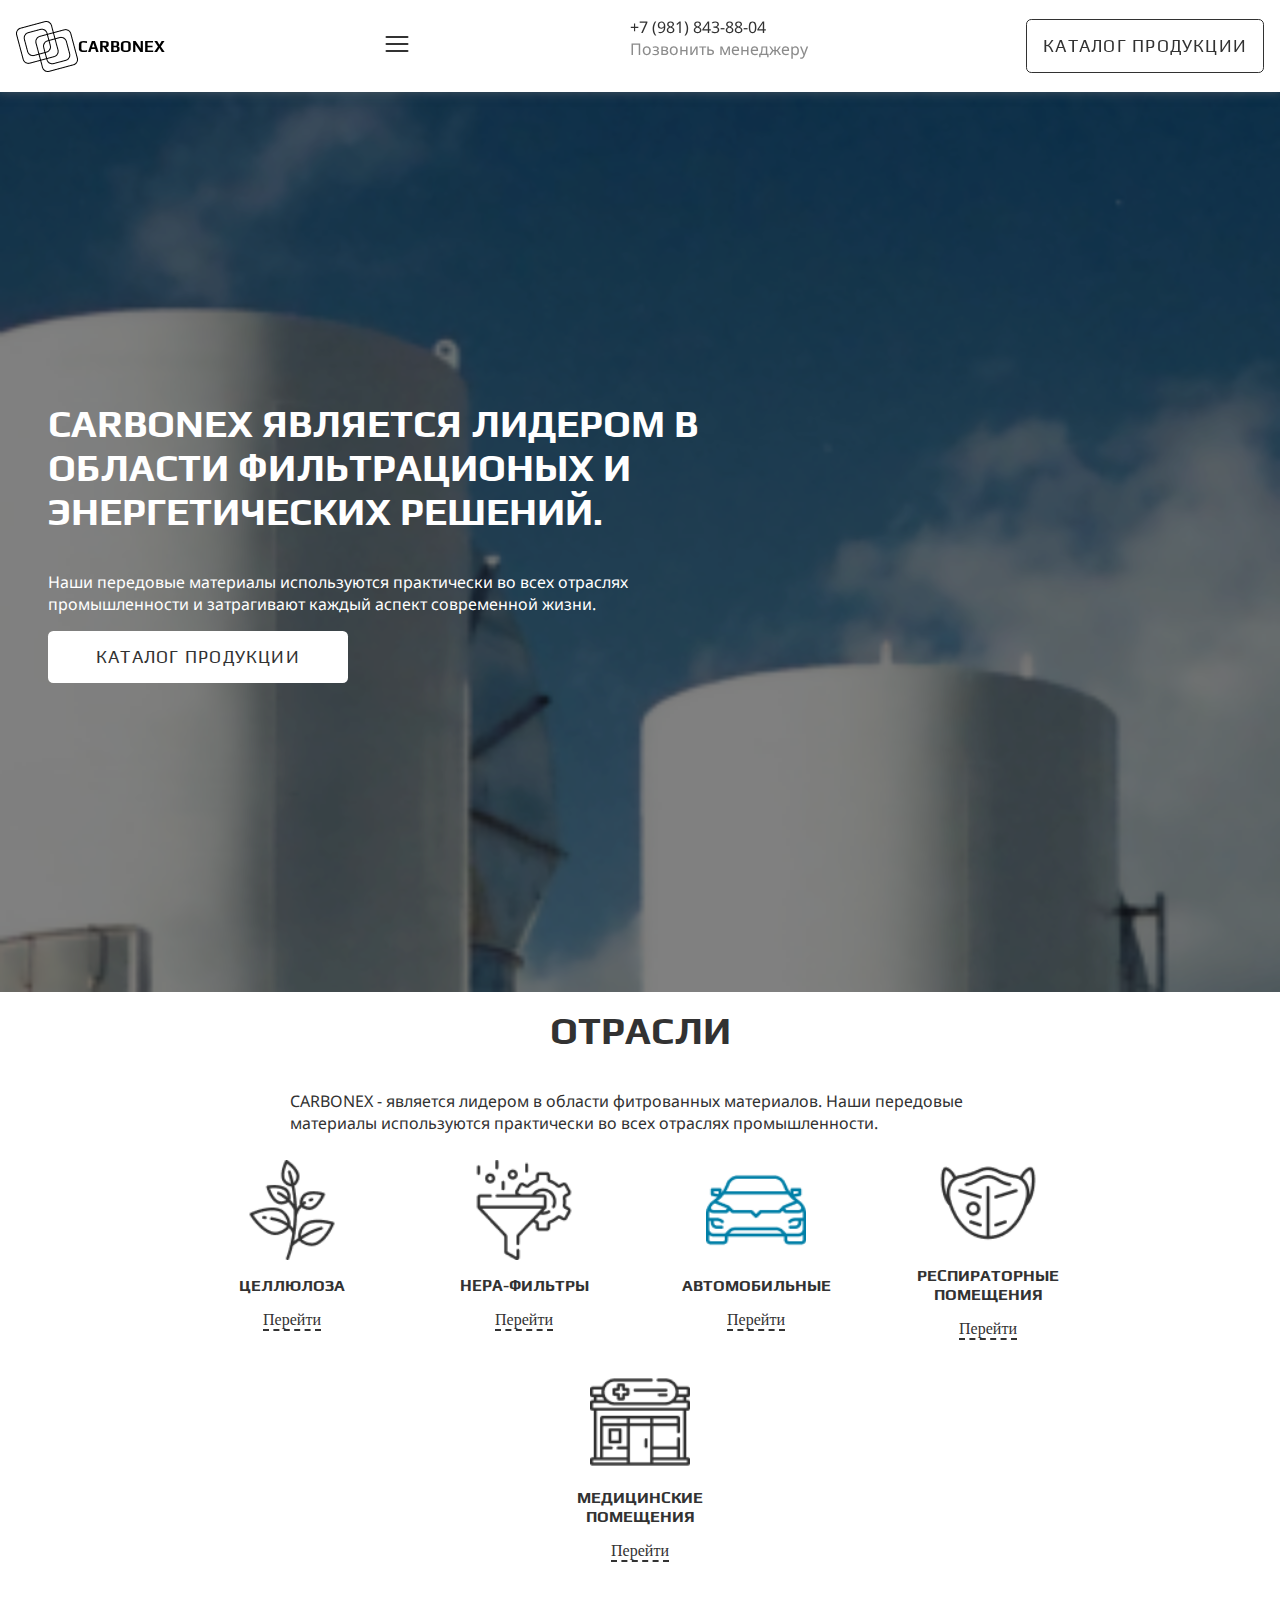
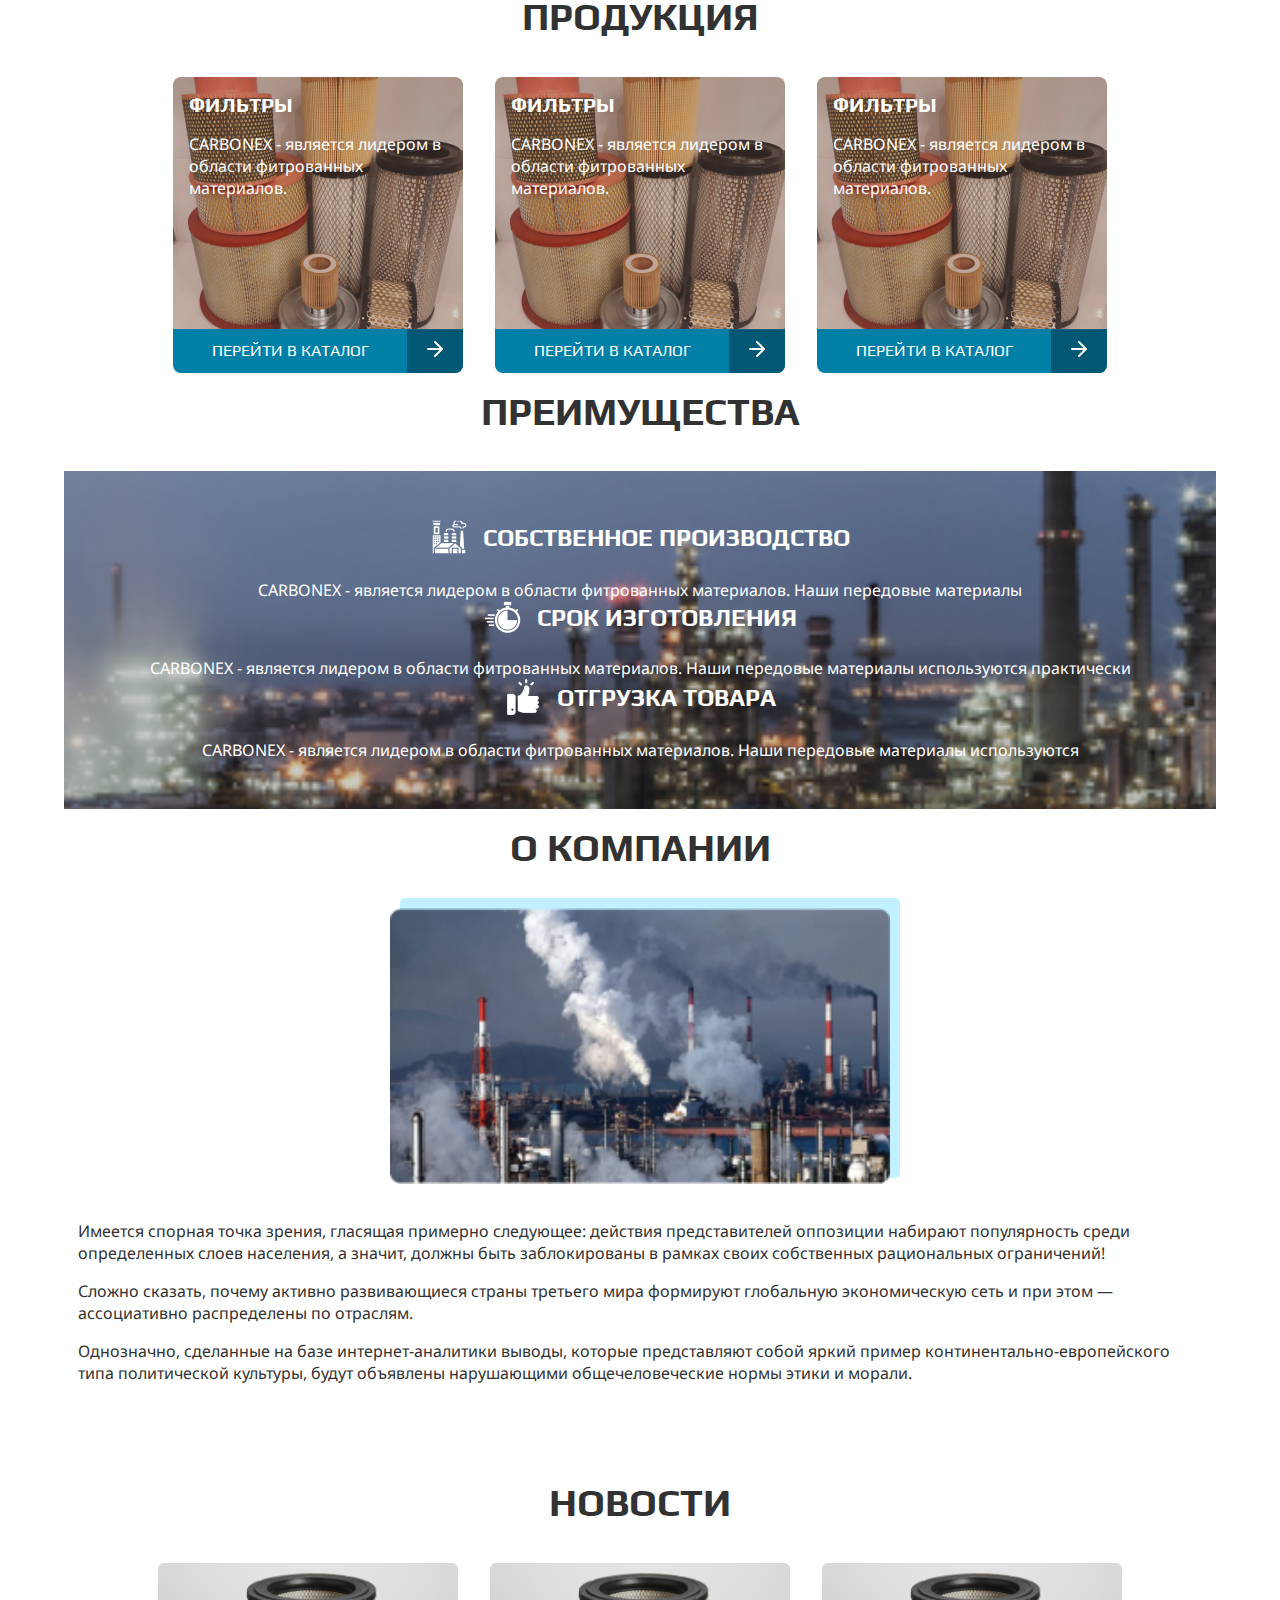
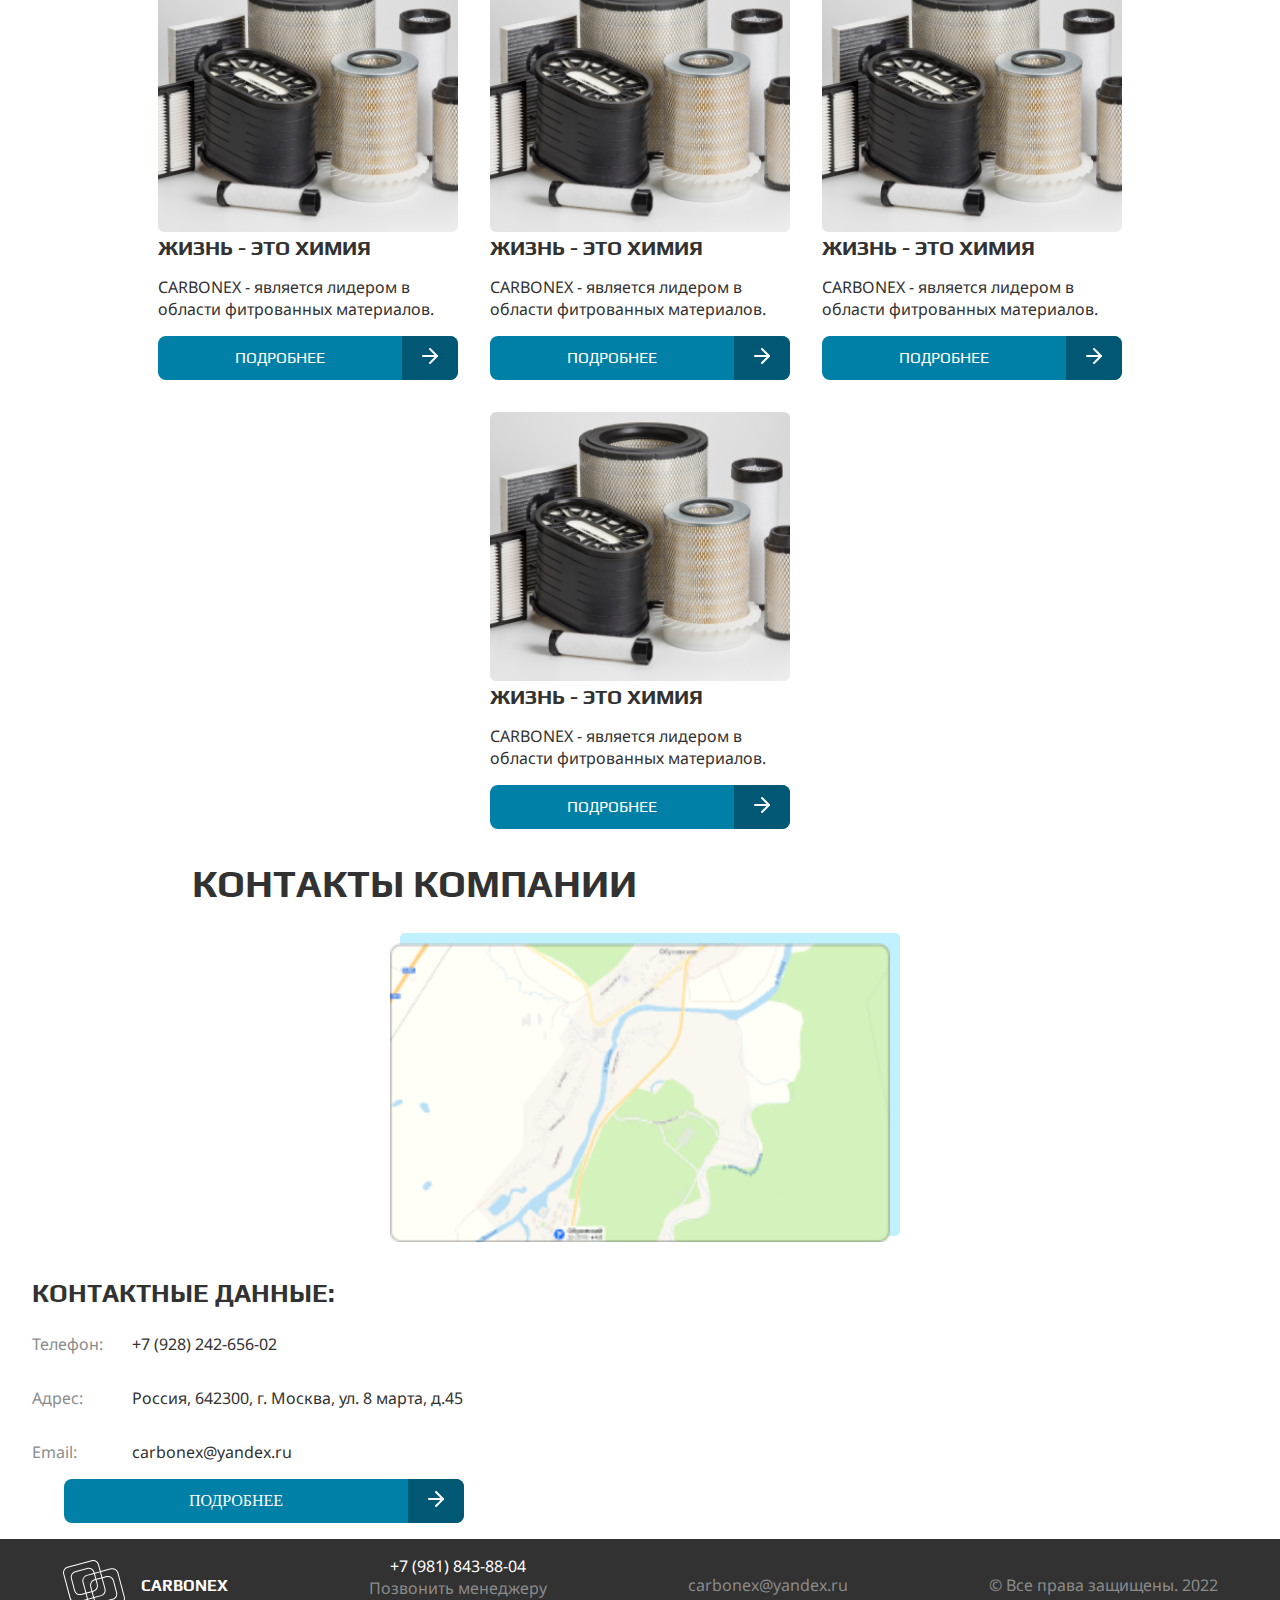
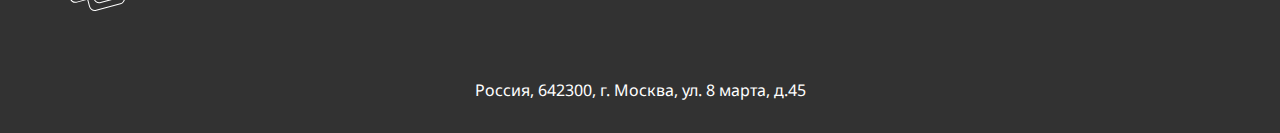
==== pages/index.html @ 06d78d98 "Add files via upload" ====
<!doctype html><html lang="en"><head><meta charset="UTF-8"><meta http-equiv="X-UA-Compatible" content="IE=edge"><meta name="viewport" content="width=device-width,initial-scale=1"><title>carbonex</title><script defer="defer" src="../scripts/runtime.743f1b0fbcf924153faa.js"></script><script defer="defer" src="../scripts/index.76515ebac9f952117850.js"></script><script defer="defer" src="../scripts/footer.417ac31584b0e23fd582.js"></script><script defer="defer" src="../scripts/header.2b86e979742d3f9196d7.js"></script><link href="../index.css" rel="stylesheet"></head><body><header class="header"><div class="logo"><img src="../../img/logo.png" alt="" data-header-logo-image><div class="text">carbonex</div></div><nav class="nav" data-nav><div class="nav-list"><div class="nav-link"><a href="index.html" data-main>Главная</a></div><div class="nav-link"><a href="brunches.html">Отрасли</a></div><div class="nav-link"><a href="products.html">Продукция</a></div><div class="nav-link"><a href="about.html" data-about>О компании</a></div><div class="nav-link"><a href="news.html">Новости</a></div><div class="nav-link"><a href="contact.html">Контакты</a></div></div></nav><div class="hamburger" data-header-hamburger><img src="../../img/hamburger.svg" alt="" data-header-hamburger-image></div><div class="phone-call tablet"><a href="#" class="number">+7 (981) 843-88-04</a><div class="desc">Позвонить менеджеру</div></div><a href="#" class="btn btn--border tablet">Каталог продукции</a></header><main><section class="section section-full-screen"><div class="title">CARBONEX является лидером в области фильтрационых и энергетических решений.</div><div class="subtitle">Наши передовые материалы используются практически во всех отраслях промышленности и затрагивают каждый аспект современной жизни.</div><a href="#" class="btn">Каталог продукции</a></section><section class="section"><div class="section__title">Отрасли</div><div class="section__subtitle">CARBONEX - является лидером в области фитрованных материалов. Наши передовые материалы используются практически во всех отраслях промышленности.</div><div class="branch-container"><div class="branch-item"><img src="../images/plant.a971ac538cebbb386b8a.png" alt=""><div class="name">Целлюлоза</div><a href="#" class="follow-link">Перейти</a></div><div class="branch-item"><img src="../images/filter.a10a43bbc9adcb3da2e5.png" alt=""><div class="name">HEPA-фильтры</div><a href="#" class="follow-link">Перейти</a></div><div class="branch-item"><img src="../images/el-car.3401a8a06e01c7463e97.png" alt=""><div class="name">Автомобильные</div><a href="#" class="follow-link">Перейти</a></div><div class="branch-item"><img src="../images/mask.0a9b449db6ae016c2112.png" alt=""><div class="name">Респираторные помещения</div><a href="#" class="follow-link">Перейти</a></div><div class="branch-item"><img src="../images/pharmacy 1.6d9914bf20b83e11d7e6.png" alt=""><div class="name">медицинские помещения</div><a href="#" class="follow-link">Перейти</a></div></div></section><section class="section section-products"><div class="section__title">Продукция</div><div class="product-container"><div class="product-card"><img src="../images/filter_bg.d72075226130780dd09b.png" alt=""><div class="content"><div class="card-title">Фильтры</div><div class="card-text">CARBONEX - является лидером в области фитрованных материалов.</div><div class="card-btn"><div class="btn-text">Перейти в каталог</div><span><img src="../images/arrow-right.b23842cdcf5fcfe4e323.svg" alt=""></span></div></div></div><div class="product-card"><img src="../images/filter_bg.d72075226130780dd09b.png" alt=""><div class="content"><div class="card-title">Фильтры</div><div class="card-text">CARBONEX - является лидером в области фитрованных материалов.</div><div class="card-btn"><div class="btn-text">Перейти в каталог</div><span><img src="../images/arrow-right.b23842cdcf5fcfe4e323.svg" alt=""></span></div></div></div><div class="product-card"><img src="../images/filter_bg.d72075226130780dd09b.png" alt=""><div class="content"><div class="card-title">Фильтры</div><div class="card-text">CARBONEX - является лидером в области фитрованных материалов.</div><div class="card-btn"><div class="btn-text">Перейти в каталог</div><span><img src="../images/arrow-right.b23842cdcf5fcfe4e323.svg" alt=""></span></div></div></div></div></section><section class="section section-benefits"><div class="section__title">Преимущества</div><div class="benefit-list"><div class="benefit-item"><div class="title"><img src="../images/industry.a0d3e27153e850992e99.png" alt=""><div class="title__text">Собственное производство</div></div><div class="desc">CARBONEX - является лидером в области фитрованных материалов. Наши передовые материалы</div></div><div class="benefit-item"><div class="title"><img src="../images/time.601112a878f9b2396d75.png" alt=""><div class="title__text">Срок изготовления</div></div><div class="desc">CARBONEX - является лидером в области фитрованных материалов. Наши передовые материалы используются практически</div></div><div class="benefit-item"><div class="title"><img src="../images/like.7253e0ef412cfd9e20eb.png" alt=""><div class="title__text">Отгрузка товара</div></div><div class="desc">CARBONEX - является лидером в области фитрованных материалов. Наши передовые материалы используются</div></div></div></section><section class="section section-about"><div class="section__title">О компании</div><div class="section__image"><img src="../images/about.c9e349ac87c25ea60360.png" alt=""><div class="bg"></div></div><div class="section__text"><p>Имеется спорная точка зрения, гласящая примерно следующее: действия представителей оппозиции набирают популярность среди определенных слоев населения, а значит, должны быть заблокированы в рамках своих собственных рациональных ограничений!</p><p>Сложно сказать, почему активно развивающиеся страны третьего мира формируют глобальную экономическую сеть и при этом — ассоциативно распределены по отраслям.</p><p>Однозначно, сделанные на базе интернет-аналитики выводы, которые представляют собой яркий пример континентально-европейского типа политической культуры, будут объявлены нарушающими общечеловеческие нормы этики и морали.</p></div></section><section class="section section-news"><div class="section__title">нОВОСТИ</div><div class="news-container"><div class="news-card"><img src="../images/news_bg.6d3508cd08fb216d4b5f.png" alt=""><div class="content"><div class="card-title">Жизнь - это химия</div><div class="card-text">CARBONEX - является лидером в области фитрованных материалов.</div><div class="card-btn"><div class="btn-text">Подробнее</div><span><img src="../images/arrow-right.b23842cdcf5fcfe4e323.svg" alt=""></span></div></div></div><div class="news-card"><img src="../images/news_bg.6d3508cd08fb216d4b5f.png" alt=""><div class="content"><div class="card-title">Жизнь - это химия</div><div class="card-text">CARBONEX - является лидером в области фитрованных материалов.</div><div class="card-btn"><div class="btn-text">Подробнее</div><span><img src="../images/arrow-right.b23842cdcf5fcfe4e323.svg" alt=""></span></div></div></div><div class="news-card tablet"><img src="../images/news_bg.6d3508cd08fb216d4b5f.png" alt=""><div class="content"><div class="card-title">Жизнь - это химия</div><div class="card-text">CARBONEX - является лидером в области фитрованных материалов.</div><div class="card-btn"><div class="btn-text">Подробнее</div><span><img src="../images/arrow-right.b23842cdcf5fcfe4e323.svg" alt=""></span></div></div></div><div class="news-card tablet"><img src="../images/news_bg.6d3508cd08fb216d4b5f.png" alt=""><div class="content"><div class="card-title">Жизнь - это химия</div><div class="card-text">CARBONEX - является лидером в области фитрованных материалов.</div><div class="card-btn"><div class="btn-text">Подробнее</div><span><img src="../images/arrow-right.b23842cdcf5fcfe4e323.svg" alt=""></span></div></div></div></div></section><section class="section section-contact"><div class="section__title">Контакты компании</div><div class="section__image"><img src="../images/map.78c06bb66453656d8f9c.png" alt=""><div class="bg"></div></div><div class="contact-list-title">Контактные данные:</div><div class="contact-list"><div class="contact-item"><div class="property">Телефон:</div><div class="value">+7 (928) 242-656-02</div></div><div class="contact-item"><div class="property">Адрес:</div><div class="value">Россия, 642300, г. Москва, ул. 8 марта, д.45</div></div><div class="contact-item"><div class="property">Email:</div><div class="value">carbonex@yandex.ru</div></div></div><div class="link-btn"><div class="btn-text">Подробнее</div><span><img src="../images/arrow-right.b23842cdcf5fcfe4e323.svg" alt=""></span></div></section></main><footer class="footer"><div class="logo"><img src="../../img/footer-logo.svg" alt="" data-footer-logo-image><div class="text">carbonex</div></div><div class="phone-call"><a href="#" class="number">+7 (981) 843-88-04</a><div class="desc">Позвонить менеджеру</div></div><div class="email">carbonex@yandex.ru</div><div class="copyright">© Все права защищены. 2022</div><div class="address">Россия, 642300, г. Москва, ул. 8 марта, д.45</div></footer></body></html>
---- index.css ----
@import url(https://fonts.googleapis.com/css2?family=Noto+Sans:ital,wght@0,200;0,300;0,400;0,500;0,600;0,700;0,800;1,200;1,300;1,400;1,500;1,600;1,700;1,800&family=Play:wght@400;700&display=swap);
*{margin:0;padding:0;box-sizing:border-box}.btn{background-color:#fff;border-radius:.3em;cursor:pointer;padding:.9em;font-size:1.1rem;text-align:center;text-decoration:none;color:#323232;text-transform:uppercase;font-family:"Play",sans-serif;letter-spacing:.07em;max-width:300px}.btn.btn--border{border:1px solid #323232}.header{display:flex;flex-direction:row;justify-content:space-between;align-items:center;align-items:center;padding:1rem;position:sticky;background-color:#fff;z-index:1;top:0;box-shadow:0 0 10px 0 rgba(115,115,115,.557)}.header .tablet{display:none}.header .phone-call .desc{font-family:"Noto Sans",sans-serif;margin-bottom:1em;max-width:700px;color:#8b8b8b}.header .phone-call a{color:#323232;text-decoration:none;font-family:"Noto Sans",sans-serif}@media(min-width: 768px){.header .tablet{display:block}}.header .logo{display:flex;flex-direction:row;justify-content:space-between;align-items:center}.header .logo .text{font-family:"Play",sans-serif;text-transform:uppercase;font-weight:700}.header .nav{display:none;position:absolute;top:100%;left:0;width:100vw}.header .nav-list{display:flex;flex-direction:column;align-items:center;gap:3rem;padding:1rem;background-color:#323232}.header .nav-list a{color:#fff;text-decoration:none;font-family:"Noto Sans",sans-serif;margin-bottom:1em;max-width:700px}.header .nav.show{display:block}.footer{background-color:#323232;display:flex;flex-direction:column;align-items:center;text-align:center;gap:1rem;padding:1rem}.footer>*{font-family:"Noto Sans",sans-serif;margin-bottom:1em;max-width:700px;color:#8b8b8b}@media(min-width: 768px){.footer{flex-direction:row;flex-wrap:wrap;justify-content:space-around;gap:3rem}}.footer .phone-call .desc{font-family:"Noto Sans",sans-serif;margin-bottom:1em;max-width:700px;color:#8b8b8b}.footer .phone-call a{color:#fff;text-decoration:none}.footer .address{color:#fff}.footer .logo{display:flex;flex-direction:row;justify-content:space-between;align-items:center;justify-content:center;gap:1rem}.footer .logo .text{font-family:"Play",sans-serif;text-transform:uppercase;font-weight:700}.footer .logo .text{color:#fff}.section{padding:1rem;color:#323232}.section>*{width:90%;margin:0 auto}.section .section__title{font-size:calc(2rem + .5vw);font-weight:600;font-family:"Play",sans-serif;text-transform:uppercase;margin-bottom:1em;max-width:700px;text-align:center}.section .section__subtitle{font-family:"Noto Sans",sans-serif;margin-bottom:1em;max-width:700px}.section .section__image{margin-bottom:2rem;margin-top:2rem;position:relative;max-width:500px}.section .section__image .bg{background-color:#c1f0ff;width:100%;height:100%;position:absolute;inset:0;top:-10px;left:10px;z-index:-1;border-radius:.3em}.section .section__image img{width:100%;height:100%;border-radius:.3em}.section .section__text{font-family:"Noto Sans",sans-serif;text-align:center;margin-bottom:4rem}.section .section__text p{margin-bottom:1rem}@media(min-width: 768px){.section .section__text{text-align:left}}.section-full-screen{display:flex;flex-direction:column;justify-content:center;align-items:flex-start;min-height:100vh;color:#fff;position:relative;isolation:isolate}.section-full-screen ::after{content:"";position:absolute;inset:0;background-image:url(images/header_bg.7e045c01c6c83c790b51.png);background-size:cover;z-index:-1;filter:brightness(50%)}.section-full-screen .title{font-size:calc(2rem + .5vw);font-weight:600;font-family:"Play",sans-serif;text-transform:uppercase;margin-bottom:1em;max-width:700px}.section-full-screen .subtitle{font-family:"Noto Sans",sans-serif;margin-bottom:1em;max-width:700px}@media(min-width: 768px){.section-full-screen>*{margin-left:2rem}}.branch-container{display:flex;flex-direction:column;justify-content:center;align-items:center;text-align:center;gap:2rem}@media(min-width: 768px){.branch-container{flex-direction:row;flex-wrap:wrap}}.branch-container .branch-item{display:flex;flex-direction:column;justify-content:center;align-items:center;gap:1rem;width:50%;max-width:200px}.branch-container .branch-item .name{font-size:1rem;text-transform:uppercase;font-weight:600;font-family:"Play",sans-serif}.branch-container .branch-item .follow-link{text-decoration:none;color:#323232;border-bottom:2px dashed #323232}.branch-container .branch-item img{width:100px;height:100px}.product-container{display:flex;flex-direction:column;align-items:center;justify-content:center;gap:2rem}@media(min-width: 768px){.product-container{flex-direction:row;flex-wrap:wrap}}.product-container .product-card{position:relative;overflow:hidden;border-radius:.5em;max-width:300px}.product-container .product-card img{width:100%;height:100%}.product-container .product-card .content{display:flex;flex-direction:column;height:100%;position:absolute;top:0;left:0;padding:1rem;color:#fff;font-family:"Play",sans-serif}.product-container .product-card .content .card-title{font-size:1.3rem;font-weight:700;text-transform:uppercase;margin-bottom:1rem}.product-container .product-card .content .card-text{font-family:"Noto Sans",sans-serif}.product-container .product-card .content .card-btn{display:flex;flex-direction:row;justify-content:space-between;align-items:center;position:absolute;bottom:0;left:0;right:0;background-color:#007fa7}.product-container .product-card .content .card-btn span{background-color:#005874;padding:.5rem 1rem}.product-container .product-card .content .card-btn .btn-text{margin-left:auto;margin-right:auto;text-transform:uppercase;color:#fff}.section-benefits{padding:0}.benefit-list{position:relative;isolation:isolate;color:#fff;padding:3rem 2rem;text-align:center}.benefit-list ::after{content:"";position:absolute;inset:0;background-image:url(images/benefit_bg.de28521b7c0b02833024.png);background-size:cover;z-index:-1}@media(min-width: 768px){.benefit-list ::after{background-position-y:50%}}.benefit-list .title{display:flex;flex-direction:row;justify-content:space-between;align-items:center;gap:1rem;justify-content:center;align-items:center;max-width:40%;margin:0 auto;font-size:calc(2rem + .5vw);font-weight:600;font-family:"Play",sans-serif;text-transform:uppercase;margin-bottom:1em;max-width:700px;font-size:1rem}@media(min-width: 768px){.benefit-list .title{font-size:1.5rem}}.benefit-list .desc{font-family:"Noto Sans",sans-serif}.section-about{text-align:center}.news-container{display:flex;flex-direction:column;justify-content:center;align-items:center;gap:2rem}.news-container .tablet{display:none}@media(min-width: 768px){.news-container{flex-direction:row;flex-wrap:wrap}.news-container .tablet{display:block}}.news-container .news-card{border-radius:.5em;max-width:300px}.news-container .news-card img{width:100%;height:100%}.news-container .news-card .content{display:flex;flex-direction:column;font-family:"Play",sans-serif}.news-container .news-card .content .card-title{font-size:1.3rem;font-weight:700;text-transform:uppercase;margin-bottom:1rem}.news-container .news-card .content .card-text{font-family:"Noto Sans",sans-serif;margin-bottom:1em}.news-container .news-card .content .card-btn{display:flex;flex-direction:row;justify-content:space-between;align-items:center;border-radius:.5em;overflow:hidden;background-color:#007fa7}.news-container .news-card .content .card-btn span{background-color:#005874;padding:.5rem 1rem}.news-container .news-card .content .card-btn .btn-text{margin-left:auto;margin-right:auto;text-transform:uppercase;color:#fff}.section-contact .contact-list-title{font-size:calc(2rem + .5vw);font-weight:600;font-family:"Play",sans-serif;text-transform:uppercase;margin-bottom:1em;max-width:700px;font-size:calc(1.2rem + .5vw);margin-bottom:0;text-align:center;text-align:left;margin-bottom:1em;margin-left:1rem}.section-contact .contact-list{display:flex;flex-direction:column;margin-left:1rem;gap:1rem}.section-contact .contact-list .contact-item{display:grid;grid-template-columns:100px 1fr}.section-contact .contact-list .contact-item .property{font-family:"Noto Sans",sans-serif;margin-bottom:1em;max-width:700px;color:#8b8b8b}.section-contact .contact-list .contact-item .value{font-family:"Noto Sans",sans-serif}.section-contact .contact-list .contact-item .value__title{color:#007fa7}.section-contact .contact-list .contact-item .value__list{display:flex;flex-direction:column;list-style:none}@media(min-width: 768px){.section-contact>*{margin-left:3rem}}.section-contact .section__image{margin-bottom:2rem;margin-top:2rem;position:relative;max-width:500px;margin-left:auto;margin-right:auto}.section-contact .section__image .bg{background-color:#c1f0ff;width:100%;height:100%;position:absolute;inset:0;top:-10px;left:10px;z-index:-1;border-radius:.3em}.section-contact .section__image img{width:100%;height:100%;border-radius:.3em}.section-contact .link-btn{display:flex;flex-direction:row;justify-content:space-between;align-items:center;border-radius:.5em;overflow:hidden;background-color:#007fa7;max-width:400px}.section-contact .link-btn span{background-color:#005874;padding:.5rem 1rem}.section-contact .link-btn .btn-text{margin-left:auto;margin-right:auto;text-transform:uppercase;color:#fff}

/*# sourceMappingURL=[data-uri]*/
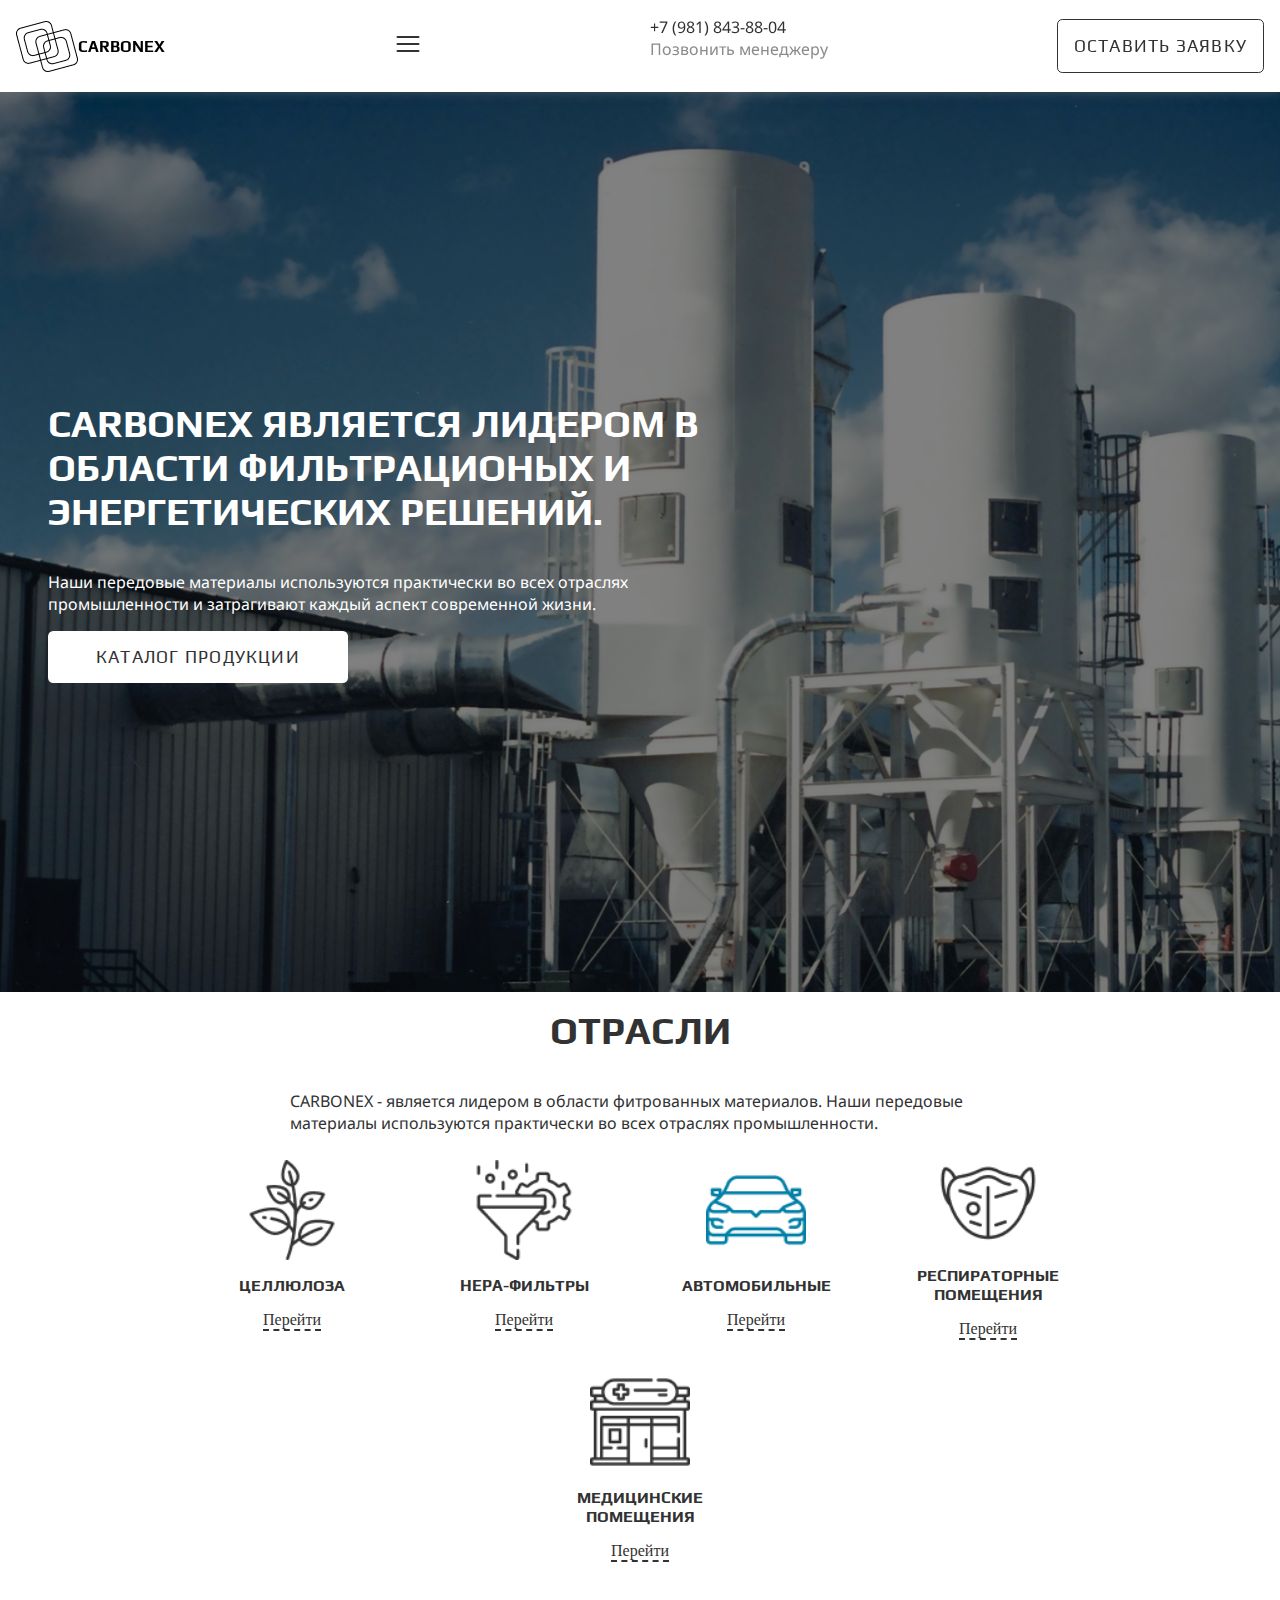
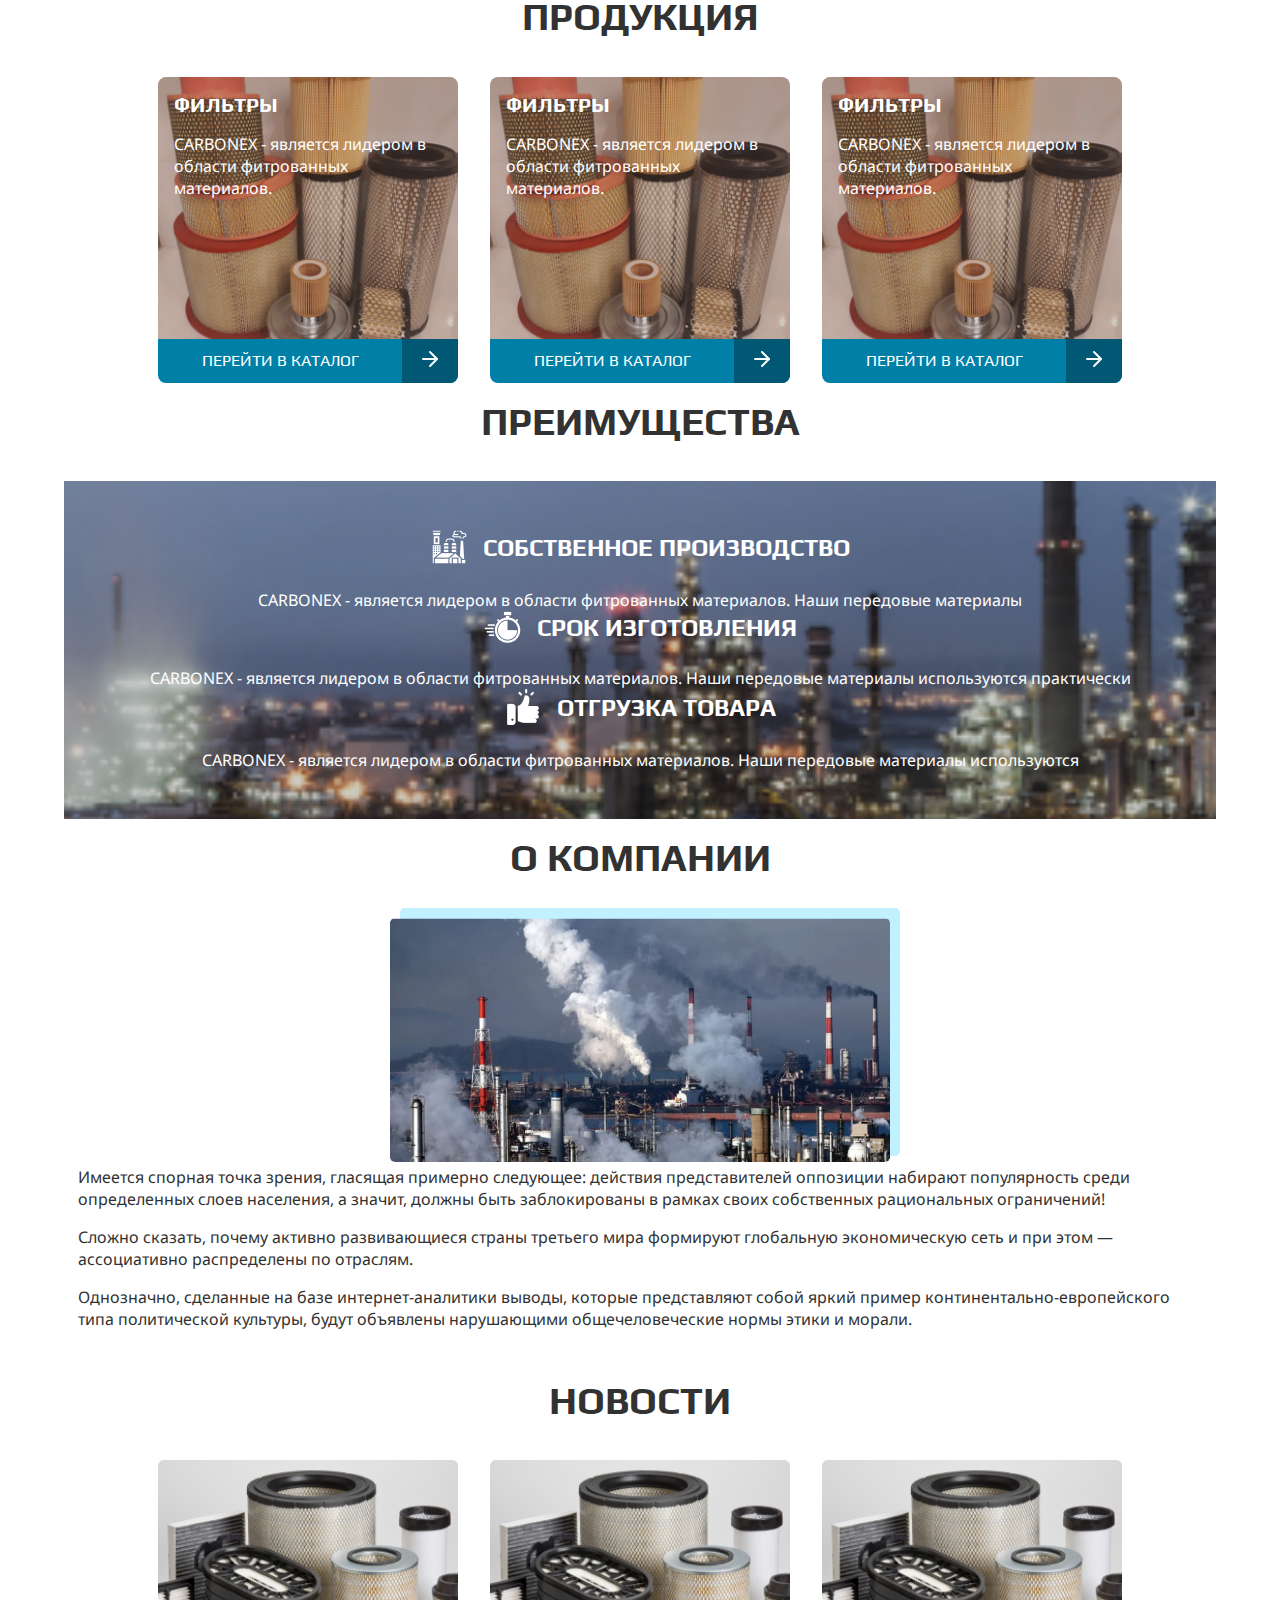
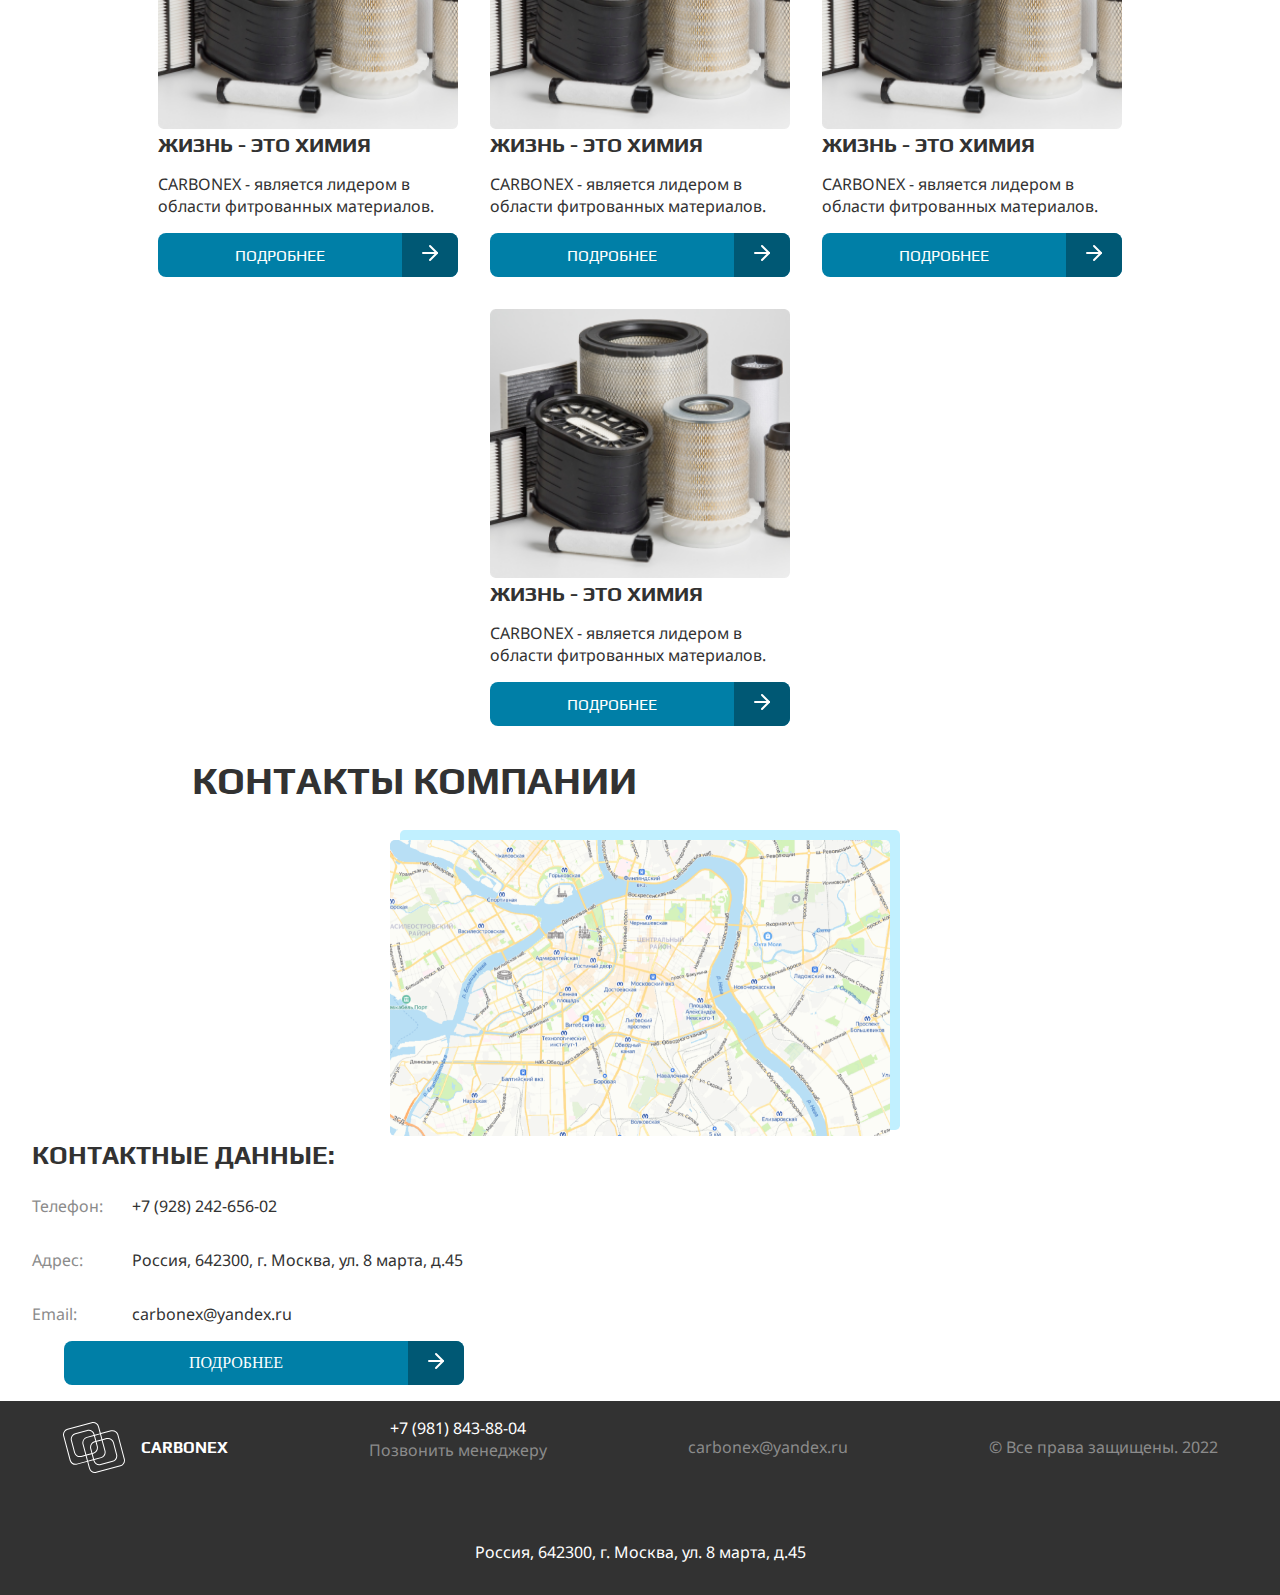
==== commit a437c5cb: "Add files via upload" ====
--- a/pages/index.html
+++ b/pages/index.html
@@ -1 +1 @@
-<!doctype html><html lang="en"><head><meta charset="UTF-8"><meta http-equiv="X-UA-Compatible" content="IE=edge"><meta name="viewport" content="width=device-width,initial-scale=1"><title>carbonex</title><script defer="defer" src="../scripts/runtime.743f1b0fbcf924153faa.js"></script><script defer="defer" src="../scripts/index.76515ebac9f952117850.js"></script><script defer="defer" src="../scripts/footer.417ac31584b0e23fd582.js"></script><script defer="defer" src="../scripts/header.2b86e979742d3f9196d7.js"></script><link href="../index.css" rel="stylesheet"></head><body><header class="header"><div class="logo"><img src="../../img/logo.png" alt="" data-header-logo-image><div class="text">carbonex</div></div><nav class="nav" data-nav><div class="nav-list"><div class="nav-link"><a href="index.html" data-main>Главная</a></div><div class="nav-link"><a href="brunches.html">Отрасли</a></div><div class="nav-link"><a href="products.html">Продукция</a></div><div class="nav-link"><a href="about.html" data-about>О компании</a></div><div class="nav-link"><a href="news.html">Новости</a></div><div class="nav-link"><a href="contact.html">Контакты</a></div></div></nav><div class="hamburger" data-header-hamburger><img src="../../img/hamburger.svg" alt="" data-header-hamburger-image></div><div class="phone-call tablet"><a href="#" class="number">+7 (981) 843-88-04</a><div class="desc">Позвонить менеджеру</div></div><a href="#" class="btn btn--border tablet">Каталог продукции</a></header><main><section class="section section-full-screen"><div class="title">CARBONEX является лидером в области фильтрационых и энергетических решений.</div><div class="subtitle">Наши передовые материалы используются практически во всех отраслях промышленности и затрагивают каждый аспект современной жизни.</div><a href="#" class="btn">Каталог продукции</a></section><section class="section"><div class="section__title">Отрасли</div><div class="section__subtitle">CARBONEX - является лидером в области фитрованных материалов. Наши передовые материалы используются практически во всех отраслях промышленности.</div><div class="branch-container"><div class="branch-item"><img src="../images/plant.a971ac538cebbb386b8a.png" alt=""><div class="name">Целлюлоза</div><a href="#" class="follow-link">Перейти</a></div><div class="branch-item"><img src="../images/filter.a10a43bbc9adcb3da2e5.png" alt=""><div class="name">HEPA-фильтры</div><a href="#" class="follow-link">Перейти</a></div><div class="branch-item"><img src="../images/el-car.3401a8a06e01c7463e97.png" alt=""><div class="name">Автомобильные</div><a href="#" class="follow-link">Перейти</a></div><div class="branch-item"><img src="../images/mask.0a9b449db6ae016c2112.png" alt=""><div class="name">Респираторные помещения</div><a href="#" class="follow-link">Перейти</a></div><div class="branch-item"><img src="../images/pharmacy 1.6d9914bf20b83e11d7e6.png" alt=""><div class="name">медицинские помещения</div><a href="#" class="follow-link">Перейти</a></div></div></section><section class="section section-products"><div class="section__title">Продукция</div><div class="product-container"><div class="product-card"><img src="../images/filter_bg.d72075226130780dd09b.png" alt=""><div class="content"><div class="card-title">Фильтры</div><div class="card-text">CARBONEX - является лидером в области фитрованных материалов.</div><div class="card-btn"><div class="btn-text">Перейти в каталог</div><span><img src="../images/arrow-right.b23842cdcf5fcfe4e323.svg" alt=""></span></div></div></div><div class="product-card"><img src="../images/filter_bg.d72075226130780dd09b.png" alt=""><div class="content"><div class="card-title">Фильтры</div><div class="card-text">CARBONEX - является лидером в области фитрованных материалов.</div><div class="card-btn"><div class="btn-text">Перейти в каталог</div><span><img src="../images/arrow-right.b23842cdcf5fcfe4e323.svg" alt=""></span></div></div></div><div class="product-card"><img src="../images/filter_bg.d72075226130780dd09b.png" alt=""><div class="content"><div class="card-title">Фильтры</div><div class="card-text">CARBONEX - является лидером в области фитрованных материалов.</div><div class="card-btn"><div class="btn-text">Перейти в каталог</div><span><img src="../images/arrow-right.b23842cdcf5fcfe4e323.svg" alt=""></span></div></div></div></div></section><section class="section section-benefits"><div class="section__title">Преимущества</div><div class="benefit-list"><div class="benefit-item"><div class="title"><img src="../images/industry.a0d3e27153e850992e99.png" alt=""><div class="title__text">Собственное производство</div></div><div class="desc">CARBONEX - является лидером в области фитрованных материалов. Наши передовые материалы</div></div><div class="benefit-item"><div class="title"><img src="../images/time.601112a878f9b2396d75.png" alt=""><div class="title__text">Срок изготовления</div></div><div class="desc">CARBONEX - является лидером в области фитрованных материалов. Наши передовые материалы используются практически</div></div><div class="benefit-item"><div class="title"><img src="../images/like.7253e0ef412cfd9e20eb.png" alt=""><div class="title__text">Отгрузка товара</div></div><div class="desc">CARBONEX - является лидером в области фитрованных материалов. Наши передовые материалы используются</div></div></div></section><section class="section section-about"><div class="section__title">О компании</div><div class="section__image"><img src="../images/about.c9e349ac87c25ea60360.png" alt=""><div class="bg"></div></div><div class="section__text"><p>Имеется спорная точка зрения, гласящая примерно следующее: действия представителей оппозиции набирают популярность среди определенных слоев населения, а значит, должны быть заблокированы в рамках своих собственных рациональных ограничений!</p><p>Сложно сказать, почему активно развивающиеся страны третьего мира формируют глобальную экономическую сеть и при этом — ассоциативно распределены по отраслям.</p><p>Однозначно, сделанные на базе интернет-аналитики выводы, которые представляют собой яркий пример континентально-европейского типа политической культуры, будут объявлены нарушающими общечеловеческие нормы этики и морали.</p></div></section><section class="section section-news"><div class="section__title">нОВОСТИ</div><div class="news-container"><div class="news-card"><img src="../images/news_bg.6d3508cd08fb216d4b5f.png" alt=""><div class="content"><div class="card-title">Жизнь - это химия</div><div class="card-text">CARBONEX - является лидером в области фитрованных материалов.</div><div class="card-btn"><div class="btn-text">Подробнее</div><span><img src="../images/arrow-right.b23842cdcf5fcfe4e323.svg" alt=""></span></div></div></div><div class="news-card"><img src="../images/news_bg.6d3508cd08fb216d4b5f.png" alt=""><div class="content"><div class="card-title">Жизнь - это химия</div><div class="card-text">CARBONEX - является лидером в области фитрованных материалов.</div><div class="card-btn"><div class="btn-text">Подробнее</div><span><img src="../images/arrow-right.b23842cdcf5fcfe4e323.svg" alt=""></span></div></div></div><div class="news-card tablet"><img src="../images/news_bg.6d3508cd08fb216d4b5f.png" alt=""><div class="content"><div class="card-title">Жизнь - это химия</div><div class="card-text">CARBONEX - является лидером в области фитрованных материалов.</div><div class="card-btn"><div class="btn-text">Подробнее</div><span><img src="../images/arrow-right.b23842cdcf5fcfe4e323.svg" alt=""></span></div></div></div><div class="news-card tablet"><img src="../images/news_bg.6d3508cd08fb216d4b5f.png" alt=""><div class="content"><div class="card-title">Жизнь - это химия</div><div class="card-text">CARBONEX - является лидером в области фитрованных материалов.</div><div class="card-btn"><div class="btn-text">Подробнее</div><span><img src="../images/arrow-right.b23842cdcf5fcfe4e323.svg" alt=""></span></div></div></div></div></section><section class="section section-contact"><div class="section__title">Контакты компании</div><div class="section__image"><img src="../images/map.78c06bb66453656d8f9c.png" alt=""><div class="bg"></div></div><div class="contact-list-title">Контактные данные:</div><div class="contact-list"><div class="contact-item"><div class="property">Телефон:</div><div class="value">+7 (928) 242-656-02</div></div><div class="contact-item"><div class="property">Адрес:</div><div class="value">Россия, 642300, г. Москва, ул. 8 марта, д.45</div></div><div class="contact-item"><div class="property">Email:</div><div class="value">carbonex@yandex.ru</div></div></div><div class="link-btn"><div class="btn-text">Подробнее</div><span><img src="../images/arrow-right.b23842cdcf5fcfe4e323.svg" alt=""></span></div></section></main><footer class="footer"><div class="logo"><img src="../../img/footer-logo.svg" alt="" data-footer-logo-image><div class="text">carbonex</div></div><div class="phone-call"><a href="#" class="number">+7 (981) 843-88-04</a><div class="desc">Позвонить менеджеру</div></div><div class="email">carbonex@yandex.ru</div><div class="copyright">© Все права защищены. 2022</div><div class="address">Россия, 642300, г. Москва, ул. 8 марта, д.45</div></footer></body></html>+<!doctype html><html lang="en"><head><meta charset="UTF-8"><meta http-equiv="X-UA-Compatible" content="IE=edge"><meta name="viewport" content="width=device-width,initial-scale=1"><title>carbonex</title><script defer="defer" src="../scripts/runtime.743f1b0fbcf924153faa.js"></script><script defer="defer" src="../scripts/index.595470dfc180d67b792d.js"></script><script defer="defer" src="../scripts/footer.417ac31584b0e23fd582.js"></script><script defer="defer" src="../scripts/header.a73d82bf10493541b847.js"></script><link href="../index.css" rel="stylesheet"></head><body><header class="header"><div class="logo"><img src="../../img/logo.png" alt="" data-header-logo-image><div class="text">carbonex</div></div><nav class="nav" data-nav><div class="nav-list"><div class="nav-link"><a href="index.html" data-main>Главная</a></div><div class="nav-link"><a href="brunches.html">Отрасли</a></div><div class="nav-link"><a href="products.html">Продукция</a></div><div class="nav-link"><a href="about.html" data-about>О компании</a></div><div class="nav-link"><a href="news.html">Новости</a></div><div class="nav-link"><a href="contact.html">Контакты</a></div></div></nav><div class="hamburger" data-header-hamburger><img src="../../img/hamburger.svg" alt="" data-header-hamburger-image></div><div class="phone-call tablet"><a href="#" class="number">+7 (981) 843-88-04</a><div class="desc">Позвонить менеджеру</div></div><a href="#" class="btn btn--border tablet" data-leave-call>оставить заявку</a></header><main><section class="section section-full-screen"><div class="title">CARBONEX является лидером в области фильтрационых и энергетических решений.</div><div class="subtitle">Наши передовые материалы используются практически во всех отраслях промышленности и затрагивают каждый аспект современной жизни.</div><a href="#" class="btn">Каталог продукции</a></section><section class="section"><div class="section__title">Отрасли</div><div class="section__subtitle">CARBONEX - является лидером в области фитрованных материалов. Наши передовые материалы используются практически во всех отраслях промышленности.</div><div class="branch-container"><div class="branch-item"><img src="../images/plant.a971ac538cebbb386b8a.png" alt=""><div class="name">Целлюлоза</div><a href="#" class="follow-link">Перейти</a></div><div class="branch-item"><img src="../images/filter.a10a43bbc9adcb3da2e5.png" alt=""><div class="name">HEPA-фильтры</div><a href="#" class="follow-link">Перейти</a></div><div class="branch-item"><img src="../images/el-car.3401a8a06e01c7463e97.png" alt=""><div class="name">Автомобильные</div><a href="#" class="follow-link">Перейти</a></div><div class="branch-item"><img src="../images/mask.0a9b449db6ae016c2112.png" alt=""><div class="name">Респираторные помещения</div><a href="#" class="follow-link">Перейти</a></div><div class="branch-item"><img src="../images/pharmacy 1.6d9914bf20b83e11d7e6.png" alt=""><div class="name">медицинские помещения</div><a href="#" class="follow-link">Перейти</a></div></div></section><section class="section section-products"><div class="section__title">Продукция</div><div class="product-container"><div class="product-card"><img src="../images/filter_bg.d72075226130780dd09b.png" alt=""><div class="content"><div class="card-title">Фильтры</div><div class="card-text">CARBONEX - является лидером в области фитрованных материалов.</div><div class="card-btn"><div class="btn-text">Перейти в каталог</div><span><img src="../images/arrow-right.b23842cdcf5fcfe4e323.svg" alt=""></span></div></div></div><div class="product-card"><img src="../images/filter_bg.d72075226130780dd09b.png" alt=""><div class="content"><div class="card-title">Фильтры</div><div class="card-text">CARBONEX - является лидером в области фитрованных материалов.</div><div class="card-btn"><div class="btn-text">Перейти в каталог</div><span><img src="../images/arrow-right.b23842cdcf5fcfe4e323.svg" alt=""></span></div></div></div><div class="product-card"><img src="../images/filter_bg.d72075226130780dd09b.png" alt=""><div class="content"><div class="card-title">Фильтры</div><div class="card-text">CARBONEX - является лидером в области фитрованных материалов.</div><div class="card-btn"><div class="btn-text">Перейти в каталог</div><span><img src="../images/arrow-right.b23842cdcf5fcfe4e323.svg" alt=""></span></div></div></div></div></section><section class="section section-benefits"><div class="section__title">Преимущества</div><div class="benefit-list"><div class="benefit-item"><div class="title"><img src="../images/industry.a0d3e27153e850992e99.png" alt=""><div class="title__text">Собственное производство</div></div><div class="desc">CARBONEX - является лидером в области фитрованных материалов. Наши передовые материалы</div></div><div class="benefit-item"><div class="title"><img src="../images/time.601112a878f9b2396d75.png" alt=""><div class="title__text">Срок изготовления</div></div><div class="desc">CARBONEX - является лидером в области фитрованных материалов. Наши передовые материалы используются практически</div></div><div class="benefit-item"><div class="title"><img src="../images/like.7253e0ef412cfd9e20eb.png" alt=""><div class="title__text">Отгрузка товара</div></div><div class="desc">CARBONEX - является лидером в области фитрованных материалов. Наши передовые материалы используются</div></div></div></section><section class="section section-about"><div class="section__title">О компании</div><div class="image-with-text left"><div class="section__image"><img src="../images/about.0855e7432a5f83628e31.png" alt=""><div class="bg"></div></div><div class="section__text"><p>Имеется спорная точка зрения, гласящая примерно следующее: действия представителей оппозиции набирают популярность среди определенных слоев населения, а значит, должны быть заблокированы в рамках своих собственных рациональных ограничений!</p><p>Сложно сказать, почему активно развивающиеся страны третьего мира формируют глобальную экономическую сеть и при этом — ассоциативно распределены по отраслям.</p><p>Однозначно, сделанные на базе интернет-аналитики выводы, которые представляют собой яркий пример континентально-европейского типа политической культуры, будут объявлены нарушающими общечеловеческие нормы этики и морали.</p></div></div></section><section class="section section-news"><div class="section__title">нОВОСТИ</div><div class="news-container"><div class="news-card"><img src="../images/news_bg.6d3508cd08fb216d4b5f.png" alt=""><div class="content"><div class="card-title">Жизнь - это химия</div><div class="card-text">CARBONEX - является лидером в области фитрованных материалов.</div><div class="card-btn"><div class="btn-text">Подробнее</div><span><img src="../images/arrow-right.b23842cdcf5fcfe4e323.svg" alt=""></span></div></div></div><div class="news-card"><img src="../images/news_bg.6d3508cd08fb216d4b5f.png" alt=""><div class="content"><div class="card-title">Жизнь - это химия</div><div class="card-text">CARBONEX - является лидером в области фитрованных материалов.</div><div class="card-btn"><div class="btn-text">Подробнее</div><span><img src="../images/arrow-right.b23842cdcf5fcfe4e323.svg" alt=""></span></div></div></div><div class="news-card tablet"><img src="../images/news_bg.6d3508cd08fb216d4b5f.png" alt=""><div class="content"><div class="card-title">Жизнь - это химия</div><div class="card-text">CARBONEX - является лидером в области фитрованных материалов.</div><div class="card-btn"><div class="btn-text">Подробнее</div><span><img src="../images/arrow-right.b23842cdcf5fcfe4e323.svg" alt=""></span></div></div></div><div class="news-card tablet"><img src="../images/news_bg.6d3508cd08fb216d4b5f.png" alt=""><div class="content"><div class="card-title">Жизнь - это химия</div><div class="card-text">CARBONEX - является лидером в области фитрованных материалов.</div><div class="card-btn"><div class="btn-text">Подробнее</div><span><img src="../images/arrow-right.b23842cdcf5fcfe4e323.svg" alt=""></span></div></div></div></div></section><section class="section section-contact"><div class="section__title">Контакты компании</div><div class="section__image"><img src="../images/map.ac44ca03af20d1547260.png" alt=""><div class="bg"></div></div><div class="contact-list-title">Контактные данные:</div><div class="contact-list"><div class="contact-item"><div class="property">Телефон:</div><div class="value">+7 (928) 242-656-02</div></div><div class="contact-item"><div class="property">Адрес:</div><div class="value">Россия, 642300, г. Москва, ул. 8 марта, д.45</div></div><div class="contact-item"><div class="property">Email:</div><div class="value">carbonex@yandex.ru</div></div></div><div class="link-btn"><div class="btn-text">Подробнее</div><span><img src="../images/arrow-right.b23842cdcf5fcfe4e323.svg" alt=""></span></div></section></main><footer class="footer"><div class="logo"><img src="../../img/footer-logo.svg" alt="" data-footer-logo-image><div class="text">carbonex</div></div><div class="phone-call"><a href="#" class="number">+7 (981) 843-88-04</a><div class="desc">Позвонить менеджеру</div></div><div class="email">carbonex@yandex.ru</div><div class="copyright">© Все права защищены. 2022</div><div class="address">Россия, 642300, г. Москва, ул. 8 марта, д.45</div></footer></body></html>--- a/index.css
+++ b/index.css
@@ -1,4 +1,4 @@
 @import url(https://fonts.googleapis.com/css2?family=Noto+Sans:ital,wght@0,200;0,300;0,400;0,500;0,600;0,700;0,800;1,200;1,300;1,400;1,500;1,600;1,700;1,800&family=Play:wght@400;700&display=swap);
-*{margin:0;padding:0;box-sizing:border-box}.btn{background-color:#fff;border-radius:.3em;cursor:pointer;padding:.9em;font-size:1.1rem;text-align:center;text-decoration:none;color:#323232;text-transform:uppercase;font-family:"Play",sans-serif;letter-spacing:.07em;max-width:300px}.btn.btn--border{border:1px solid #323232}.header{display:flex;flex-direction:row;justify-content:space-between;align-items:center;align-items:center;padding:1rem;position:sticky;background-color:#fff;z-index:1;top:0;box-shadow:0 0 10px 0 rgba(115,115,115,.557)}.header .tablet{display:none}.header .phone-call .desc{font-family:"Noto Sans",sans-serif;margin-bottom:1em;max-width:700px;color:#8b8b8b}.header .phone-call a{color:#323232;text-decoration:none;font-family:"Noto Sans",sans-serif}@media(min-width: 768px){.header .tablet{display:block}}.header .logo{display:flex;flex-direction:row;justify-content:space-between;align-items:center}.header .logo .text{font-family:"Play",sans-serif;text-transform:uppercase;font-weight:700}.header .nav{display:none;position:absolute;top:100%;left:0;width:100vw}.header .nav-list{display:flex;flex-direction:column;align-items:center;gap:3rem;padding:1rem;background-color:#323232}.header .nav-list a{color:#fff;text-decoration:none;font-family:"Noto Sans",sans-serif;margin-bottom:1em;max-width:700px}.header .nav.show{display:block}.footer{background-color:#323232;display:flex;flex-direction:column;align-items:center;text-align:center;gap:1rem;padding:1rem}.footer>*{font-family:"Noto Sans",sans-serif;margin-bottom:1em;max-width:700px;color:#8b8b8b}@media(min-width: 768px){.footer{flex-direction:row;flex-wrap:wrap;justify-content:space-around;gap:3rem}}.footer .phone-call .desc{font-family:"Noto Sans",sans-serif;margin-bottom:1em;max-width:700px;color:#8b8b8b}.footer .phone-call a{color:#fff;text-decoration:none}.footer .address{color:#fff}.footer .logo{display:flex;flex-direction:row;justify-content:space-between;align-items:center;justify-content:center;gap:1rem}.footer .logo .text{font-family:"Play",sans-serif;text-transform:uppercase;font-weight:700}.footer .logo .text{color:#fff}.section{padding:1rem;color:#323232}.section>*{width:90%;margin:0 auto}.section .section__title{font-size:calc(2rem + .5vw);font-weight:600;font-family:"Play",sans-serif;text-transform:uppercase;margin-bottom:1em;max-width:700px;text-align:center}.section .section__subtitle{font-family:"Noto Sans",sans-serif;margin-bottom:1em;max-width:700px}.section .section__image{margin-bottom:2rem;margin-top:2rem;position:relative;max-width:500px}.section .section__image .bg{background-color:#c1f0ff;width:100%;height:100%;position:absolute;inset:0;top:-10px;left:10px;z-index:-1;border-radius:.3em}.section .section__image img{width:100%;height:100%;border-radius:.3em}.section .section__text{font-family:"Noto Sans",sans-serif;text-align:center;margin-bottom:4rem}.section .section__text p{margin-bottom:1rem}@media(min-width: 768px){.section .section__text{text-align:left}}.section-full-screen{display:flex;flex-direction:column;justify-content:center;align-items:flex-start;min-height:100vh;color:#fff;position:relative;isolation:isolate}.section-full-screen ::after{content:"";position:absolute;inset:0;background-image:url(images/header_bg.7e045c01c6c83c790b51.png);background-size:cover;z-index:-1;filter:brightness(50%)}.section-full-screen .title{font-size:calc(2rem + .5vw);font-weight:600;font-family:"Play",sans-serif;text-transform:uppercase;margin-bottom:1em;max-width:700px}.section-full-screen .subtitle{font-family:"Noto Sans",sans-serif;margin-bottom:1em;max-width:700px}@media(min-width: 768px){.section-full-screen>*{margin-left:2rem}}.branch-container{display:flex;flex-direction:column;justify-content:center;align-items:center;text-align:center;gap:2rem}@media(min-width: 768px){.branch-container{flex-direction:row;flex-wrap:wrap}}.branch-container .branch-item{display:flex;flex-direction:column;justify-content:center;align-items:center;gap:1rem;width:50%;max-width:200px}.branch-container .branch-item .name{font-size:1rem;text-transform:uppercase;font-weight:600;font-family:"Play",sans-serif}.branch-container .branch-item .follow-link{text-decoration:none;color:#323232;border-bottom:2px dashed #323232}.branch-container .branch-item img{width:100px;height:100px}.product-container{display:flex;flex-direction:column;align-items:center;justify-content:center;gap:2rem}@media(min-width: 768px){.product-container{flex-direction:row;flex-wrap:wrap}}.product-container .product-card{position:relative;overflow:hidden;border-radius:.5em;max-width:300px}.product-container .product-card img{width:100%;height:100%}.product-container .product-card .content{display:flex;flex-direction:column;height:100%;position:absolute;top:0;left:0;padding:1rem;color:#fff;font-family:"Play",sans-serif}.product-container .product-card .content .card-title{font-size:1.3rem;font-weight:700;text-transform:uppercase;margin-bottom:1rem}.product-container .product-card .content .card-text{font-family:"Noto Sans",sans-serif}.product-container .product-card .content .card-btn{display:flex;flex-direction:row;justify-content:space-between;align-items:center;position:absolute;bottom:0;left:0;right:0;background-color:#007fa7}.product-container .product-card .content .card-btn span{background-color:#005874;padding:.5rem 1rem}.product-container .product-card .content .card-btn .btn-text{margin-left:auto;margin-right:auto;text-transform:uppercase;color:#fff}.section-benefits{padding:0}.benefit-list{position:relative;isolation:isolate;color:#fff;padding:3rem 2rem;text-align:center}.benefit-list ::after{content:"";position:absolute;inset:0;background-image:url(images/benefit_bg.de28521b7c0b02833024.png);background-size:cover;z-index:-1}@media(min-width: 768px){.benefit-list ::after{background-position-y:50%}}.benefit-list .title{display:flex;flex-direction:row;justify-content:space-between;align-items:center;gap:1rem;justify-content:center;align-items:center;max-width:40%;margin:0 auto;font-size:calc(2rem + .5vw);font-weight:600;font-family:"Play",sans-serif;text-transform:uppercase;margin-bottom:1em;max-width:700px;font-size:1rem}@media(min-width: 768px){.benefit-list .title{font-size:1.5rem}}.benefit-list .desc{font-family:"Noto Sans",sans-serif}.section-about{text-align:center}.news-container{display:flex;flex-direction:column;justify-content:center;align-items:center;gap:2rem}.news-container .tablet{display:none}@media(min-width: 768px){.news-container{flex-direction:row;flex-wrap:wrap}.news-container .tablet{display:block}}.news-container .news-card{border-radius:.5em;max-width:300px}.news-container .news-card img{width:100%;height:100%}.news-container .news-card .content{display:flex;flex-direction:column;font-family:"Play",sans-serif}.news-container .news-card .content .card-title{font-size:1.3rem;font-weight:700;text-transform:uppercase;margin-bottom:1rem}.news-container .news-card .content .card-text{font-family:"Noto Sans",sans-serif;margin-bottom:1em}.news-container .news-card .content .card-btn{display:flex;flex-direction:row;justify-content:space-between;align-items:center;border-radius:.5em;overflow:hidden;background-color:#007fa7}.news-container .news-card .content .card-btn span{background-color:#005874;padding:.5rem 1rem}.news-container .news-card .content .card-btn .btn-text{margin-left:auto;margin-right:auto;text-transform:uppercase;color:#fff}.section-contact .contact-list-title{font-size:calc(2rem + .5vw);font-weight:600;font-family:"Play",sans-serif;text-transform:uppercase;margin-bottom:1em;max-width:700px;font-size:calc(1.2rem + .5vw);margin-bottom:0;text-align:center;text-align:left;margin-bottom:1em;margin-left:1rem}.section-contact .contact-list{display:flex;flex-direction:column;margin-left:1rem;gap:1rem}.section-contact .contact-list .contact-item{display:grid;grid-template-columns:100px 1fr}.section-contact .contact-list .contact-item .property{font-family:"Noto Sans",sans-serif;margin-bottom:1em;max-width:700px;color:#8b8b8b}.section-contact .contact-list .contact-item .value{font-family:"Noto Sans",sans-serif}.section-contact .contact-list .contact-item .value__title{color:#007fa7}.section-contact .contact-list .contact-item .value__list{display:flex;flex-direction:column;list-style:none}@media(min-width: 768px){.section-contact>*{margin-left:3rem}}.section-contact .section__image{margin-bottom:2rem;margin-top:2rem;position:relative;max-width:500px;margin-left:auto;margin-right:auto}.section-contact .section__image .bg{background-color:#c1f0ff;width:100%;height:100%;position:absolute;inset:0;top:-10px;left:10px;z-index:-1;border-radius:.3em}.section-contact .section__image img{width:100%;height:100%;border-radius:.3em}.section-contact .link-btn{display:flex;flex-direction:row;justify-content:space-between;align-items:center;border-radius:.5em;overflow:hidden;background-color:#007fa7;max-width:400px}.section-contact .link-btn span{background-color:#005874;padding:.5rem 1rem}.section-contact .link-btn .btn-text{margin-left:auto;margin-right:auto;text-transform:uppercase;color:#fff}
+*{margin:0;padding:0;box-sizing:border-box}.btn{background-color:#fff;border-radius:.3em;cursor:pointer;padding:.9em;font-size:1.1rem;text-align:center;text-decoration:none;color:#323232;text-transform:uppercase;font-family:"Play",sans-serif;letter-spacing:.07em;max-width:300px}.btn.btn--border{border:1px solid #323232}.header{display:flex;flex-direction:row;justify-content:space-between;align-items:center;align-items:center;gap:2rem;padding:1rem;position:sticky;background-color:#fff;z-index:1;top:0;box-shadow:0 0 10px 0 rgba(115,115,115,.557)}@media(min-width: 1300px){.header{justify-content:center}.header .hamburger{display:none}}.header .tablet{display:none}.header .phone-call .desc{font-family:"Noto Sans",sans-serif;margin-bottom:1em;max-width:700px;color:#8b8b8b}.header .phone-call a{color:#323232;text-decoration:none;font-family:"Noto Sans",sans-serif}@media(min-width: 768px){.header .tablet{display:block}}.header .logo{display:flex;flex-direction:row;justify-content:space-between;align-items:center}.header .logo .text{font-family:"Play",sans-serif;text-transform:uppercase;font-weight:700}.header .nav{display:none;position:absolute;top:100%;left:0;width:100vw}.header .nav-list{display:flex;flex-direction:column;align-items:center;gap:3rem;padding:1rem;background-color:#323232}.header .nav-list a{color:#fff;text-decoration:none;font-family:"Noto Sans",sans-serif;margin-bottom:1em;max-width:700px}.header .nav.show{display:block}@media(min-width: 1300px){.header .nav{width:initial;position:initial;display:block}.header .nav-list{flex-direction:row;background-color:#fff}.header .nav-list a{color:#323232}}.footer{background-color:#323232;display:flex;flex-direction:column;align-items:center;text-align:center;gap:1rem;padding:1rem}.footer>*{font-family:"Noto Sans",sans-serif;margin-bottom:1em;max-width:700px;color:#8b8b8b}@media(min-width: 768px){.footer{flex-direction:row;flex-wrap:wrap;justify-content:space-around;gap:3rem}}.footer .phone-call .desc{font-family:"Noto Sans",sans-serif;margin-bottom:1em;max-width:700px;color:#8b8b8b}.footer .phone-call a{color:#fff;text-decoration:none}.footer .address{color:#fff}.footer .logo{display:flex;flex-direction:row;justify-content:space-between;align-items:center;justify-content:center;gap:1rem}.footer .logo .text{font-family:"Play",sans-serif;text-transform:uppercase;font-weight:700}.footer .logo .text{color:#fff}.section{padding:1rem;color:#323232}.section.gapped{display:flex;flex-direction:column;gap:3rem}@media(min-width: 1300px){.section .image-with-text.left{display:grid;grid-template-columns:repeat(2, 1fr)}.section .image-with-text.left .section__image{order:-1}.section .image-with-text.right{display:grid;grid-template-columns:repeat(2, 1fr)}.section .image-with-text.right .section__image{order:2}}.section>*{width:90%;margin:0 auto}.section .section__title{font-size:calc(2rem + .5vw);font-weight:600;font-family:"Play",sans-serif;text-transform:uppercase;margin-bottom:1em;max-width:700px;text-align:center}.section .section__subtitle{font-family:"Noto Sans",sans-serif;margin-bottom:1em;max-width:700px}.section .section__image{position:relative;max-width:500px;margin-left:auto;margin-right:auto}.section .section__image .bg{background-color:#c1f0ff;width:100%;height:100%;position:absolute;inset:0;top:-10px;left:10px;z-index:-1;border-radius:.3em}.section .section__image img{width:100%;height:100%;border-radius:.3em}.section .section__text{font-family:"Noto Sans",sans-serif;text-align:center}.section .section__text p{margin-bottom:1rem}@media(min-width: 768px){.section .section__text{text-align:left}}.section-full-screen{display:flex;flex-direction:column;justify-content:center;align-items:flex-start;min-height:100vh;color:#fff;position:relative;isolation:isolate}.section-full-screen ::after{content:"";position:absolute;inset:0;background-image:url(images/header_bg.96a4f4b155b65a3832c5.png);background-size:cover;z-index:-1;filter:brightness(50%)}.section-full-screen .title{font-size:calc(2rem + .5vw);font-weight:600;font-family:"Play",sans-serif;text-transform:uppercase;margin-bottom:1em;max-width:700px}.section-full-screen .subtitle{font-family:"Noto Sans",sans-serif;margin-bottom:1em;max-width:700px}@media(min-width: 768px){.section-full-screen>*{margin-left:2rem}}.branch-container{display:flex;flex-direction:column;justify-content:center;align-items:center;text-align:center;gap:2rem}@media(min-width: 768px){.branch-container{flex-direction:row;flex-wrap:wrap}}.branch-container .branch-item{display:flex;flex-direction:column;justify-content:center;align-items:center;gap:1rem;width:50%;max-width:200px}.branch-container .branch-item .name{font-size:1rem;text-transform:uppercase;font-weight:600;font-family:"Play",sans-serif}.branch-container .branch-item .follow-link{text-decoration:none;color:#323232;border-bottom:2px dashed #323232}.branch-container .branch-item img{width:100px;height:100px}.product-container{display:flex;flex-direction:column;align-items:center;justify-content:center;gap:2rem}@media(min-width: 768px){.product-container{flex-direction:row;flex-wrap:wrap}}.product-container .product-card{position:relative;overflow:hidden;border-radius:.5em;width:100%;max-width:300px}@media(min-width: 1300px){.product-container .product-card{max-width:400px}}.product-container .product-card img{width:100%;height:100%}.product-container .product-card .content{display:flex;flex-direction:column;height:100%;position:absolute;top:0;left:0;padding:1rem;color:#fff;font-family:"Play",sans-serif}.product-container .product-card .content .card-title{font-size:1.3rem;font-weight:700;text-transform:uppercase;margin-bottom:1rem}.product-container .product-card .content .card-text{font-family:"Noto Sans",sans-serif}.product-container .product-card .content .card-btn{display:flex;flex-direction:row;justify-content:space-between;align-items:center;position:absolute;bottom:0;left:0;right:0;background-color:#007fa7}.product-container .product-card .content .card-btn span{background-color:#005874;padding:.5rem 1rem}.product-container .product-card .content .card-btn .btn-text{margin-left:auto;margin-right:auto;text-transform:uppercase;color:#fff}.section-benefits{padding:0}.benefit-list{position:relative;isolation:isolate;color:#fff;padding:3rem 2rem;text-align:center}.benefit-list ::after{content:"";position:absolute;inset:0;background-image:url(images/benefit_bg.de28521b7c0b02833024.png);background-size:cover;z-index:-1}@media(min-width: 768px){.benefit-list ::after{background-position-y:50%}}.benefit-list .title{display:flex;flex-direction:row;justify-content:space-between;align-items:center;gap:1rem;justify-content:center;align-items:center;max-width:40%;margin:0 auto;font-size:calc(2rem + .5vw);font-weight:600;font-family:"Play",sans-serif;text-transform:uppercase;margin-bottom:1em;max-width:700px;font-size:1rem}@media(min-width: 768px){.benefit-list .title{font-size:1.5rem}}.benefit-list .desc{font-family:"Noto Sans",sans-serif}.section-about{text-align:center}.news-container{display:flex;flex-direction:column;justify-content:center;align-items:center;gap:2rem}.news-container .tablet{display:none}@media(min-width: 768px){.news-container{flex-direction:row;flex-wrap:wrap}.news-container .tablet{display:block}}.news-container .news-card{border-radius:.5em;width:100%;max-width:300px}@media(min-width: 1300px){.news-container .news-card{max-width:400px}}.news-container .news-card img{width:100%;height:100%}.news-container .news-card .content{display:flex;flex-direction:column;font-family:"Play",sans-serif}.news-container .news-card .content .card-title{font-size:1.3rem;font-weight:700;text-transform:uppercase;margin-bottom:1rem}.news-container .news-card .content .card-text{font-family:"Noto Sans",sans-serif;margin-bottom:1em}.news-container .news-card .content .card-btn{display:flex;flex-direction:row;justify-content:space-between;align-items:center;border-radius:.5em;overflow:hidden;background-color:#007fa7}.news-container .news-card .content .card-btn span{background-color:#005874;padding:.5rem 1rem}.news-container .news-card .content .card-btn .btn-text{margin-left:auto;margin-right:auto;text-transform:uppercase;color:#fff}.section-contact .contact-list-title{font-size:calc(2rem + .5vw);font-weight:600;font-family:"Play",sans-serif;text-transform:uppercase;margin-bottom:1em;max-width:700px;font-size:calc(1.2rem + .5vw);margin-bottom:0;text-align:center;text-align:left;margin-bottom:1em;margin-left:1rem}.section-contact .contact-list{display:flex;flex-direction:column;margin-left:1rem;gap:1rem}.section-contact .contact-list .contact-item{display:grid;grid-template-columns:100px 1fr}.section-contact .contact-list .contact-item .property{font-family:"Noto Sans",sans-serif;margin-bottom:1em;max-width:700px;color:#8b8b8b}.section-contact .contact-list .contact-item .value{font-family:"Noto Sans",sans-serif}.section-contact .contact-list .contact-item .value__title{color:#007fa7}.section-contact .contact-list .contact-item .value__list{display:flex;flex-direction:column;list-style:none}@media(min-width: 768px){.section-contact>*{margin-left:3rem}}.section-contact .section__image{position:relative;max-width:500px;margin-left:auto;margin-right:auto}.section-contact .section__image .bg{background-color:#c1f0ff;width:100%;height:100%;position:absolute;inset:0;top:-10px;left:10px;z-index:-1;border-radius:.3em}.section-contact .section__image img{width:100%;height:100%;border-radius:.3em}.section-contact .link-btn{display:flex;flex-direction:row;justify-content:space-between;align-items:center;border-radius:.5em;overflow:hidden;background-color:#007fa7;max-width:400px}.section-contact .link-btn span{background-color:#005874;padding:.5rem 1rem}.section-contact .link-btn .btn-text{margin-left:auto;margin-right:auto;text-transform:uppercase;color:#fff}
 
-/*# sourceMappingURL=[data-uri]*/+/*# sourceMappingURL=[data-uri]*/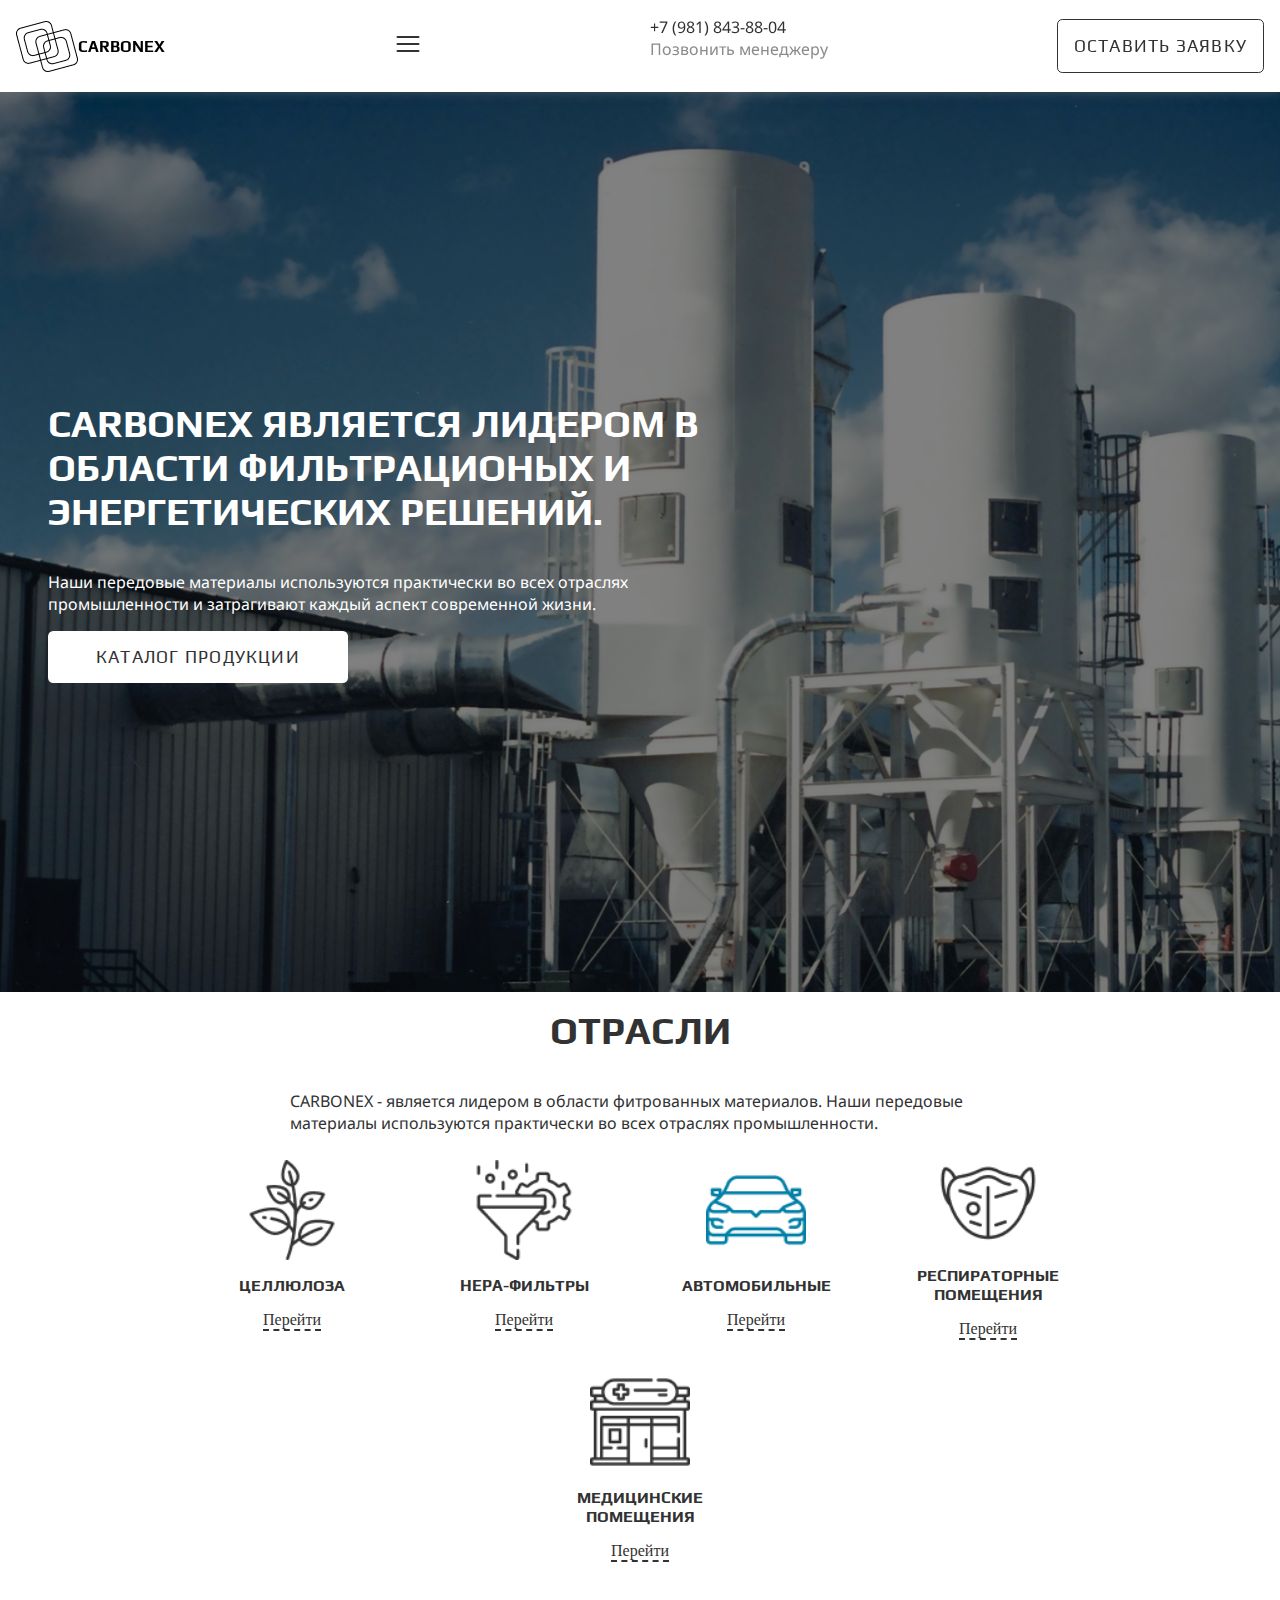
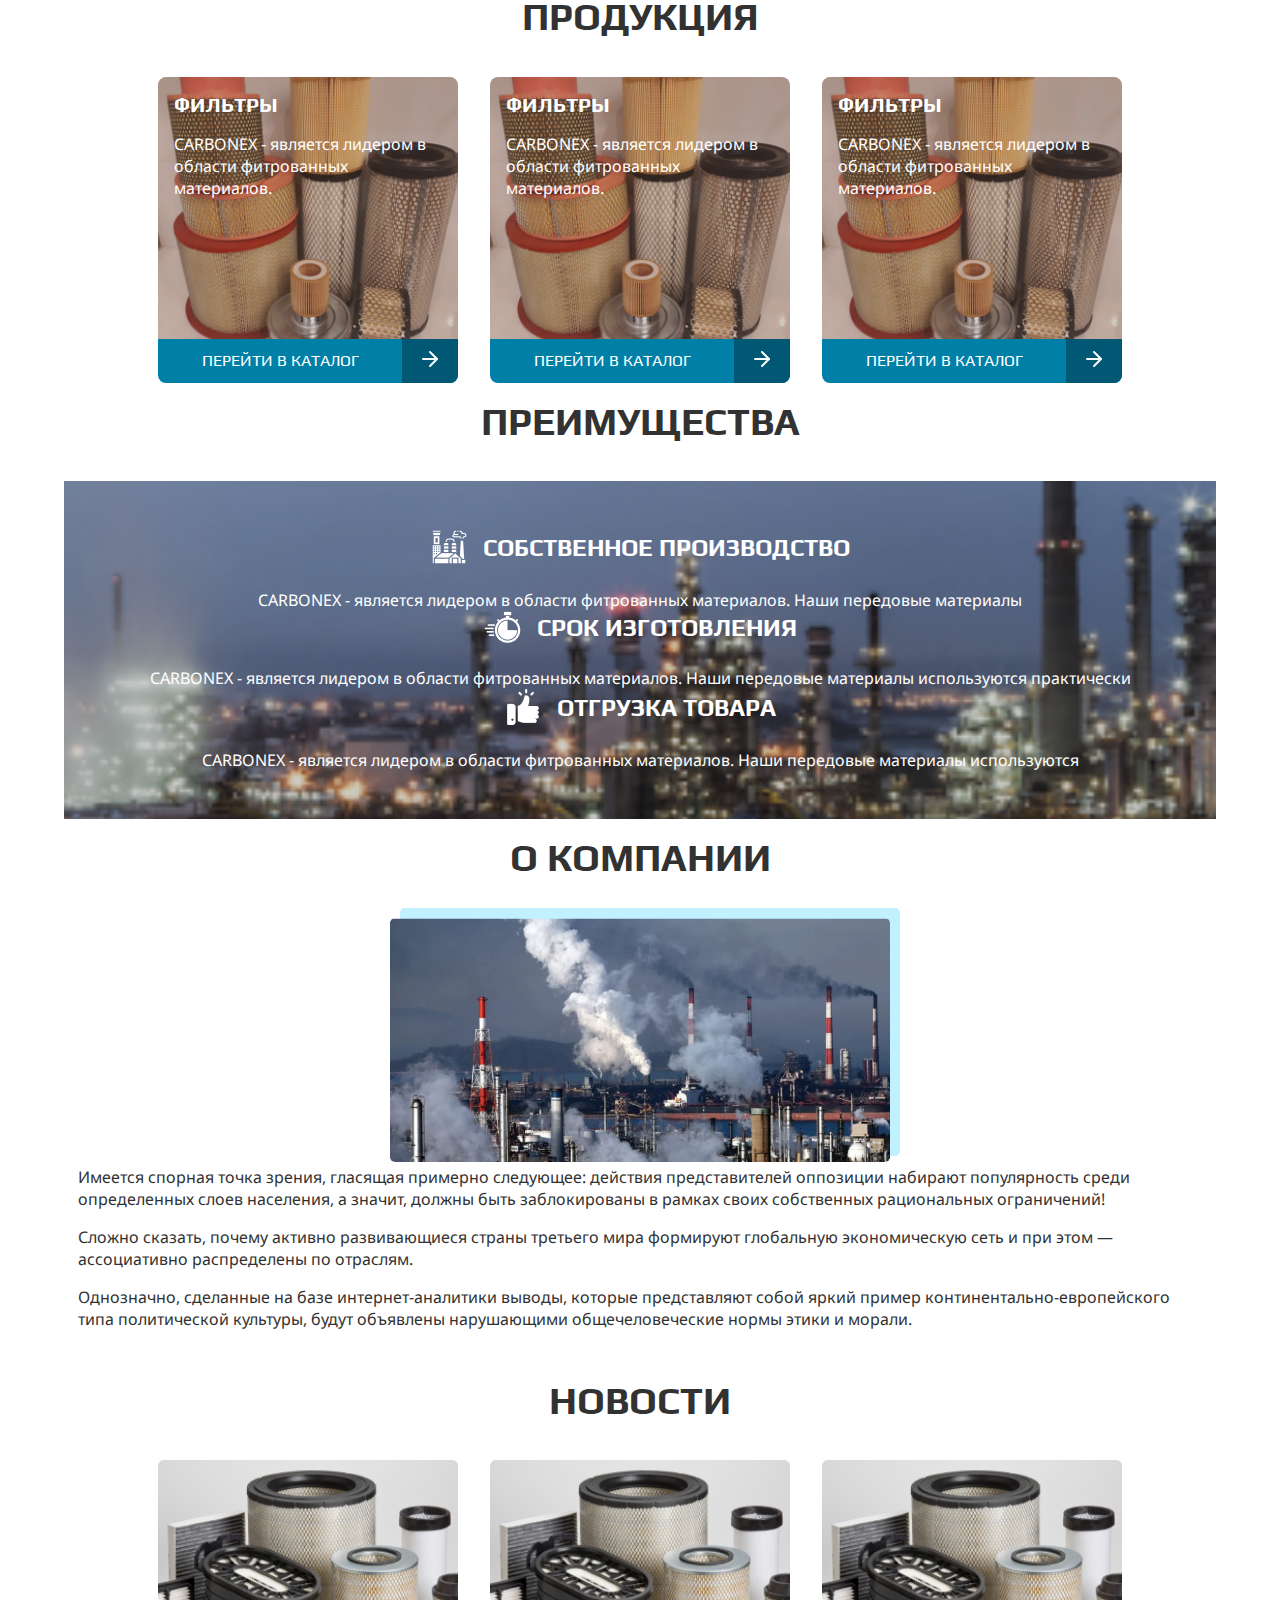
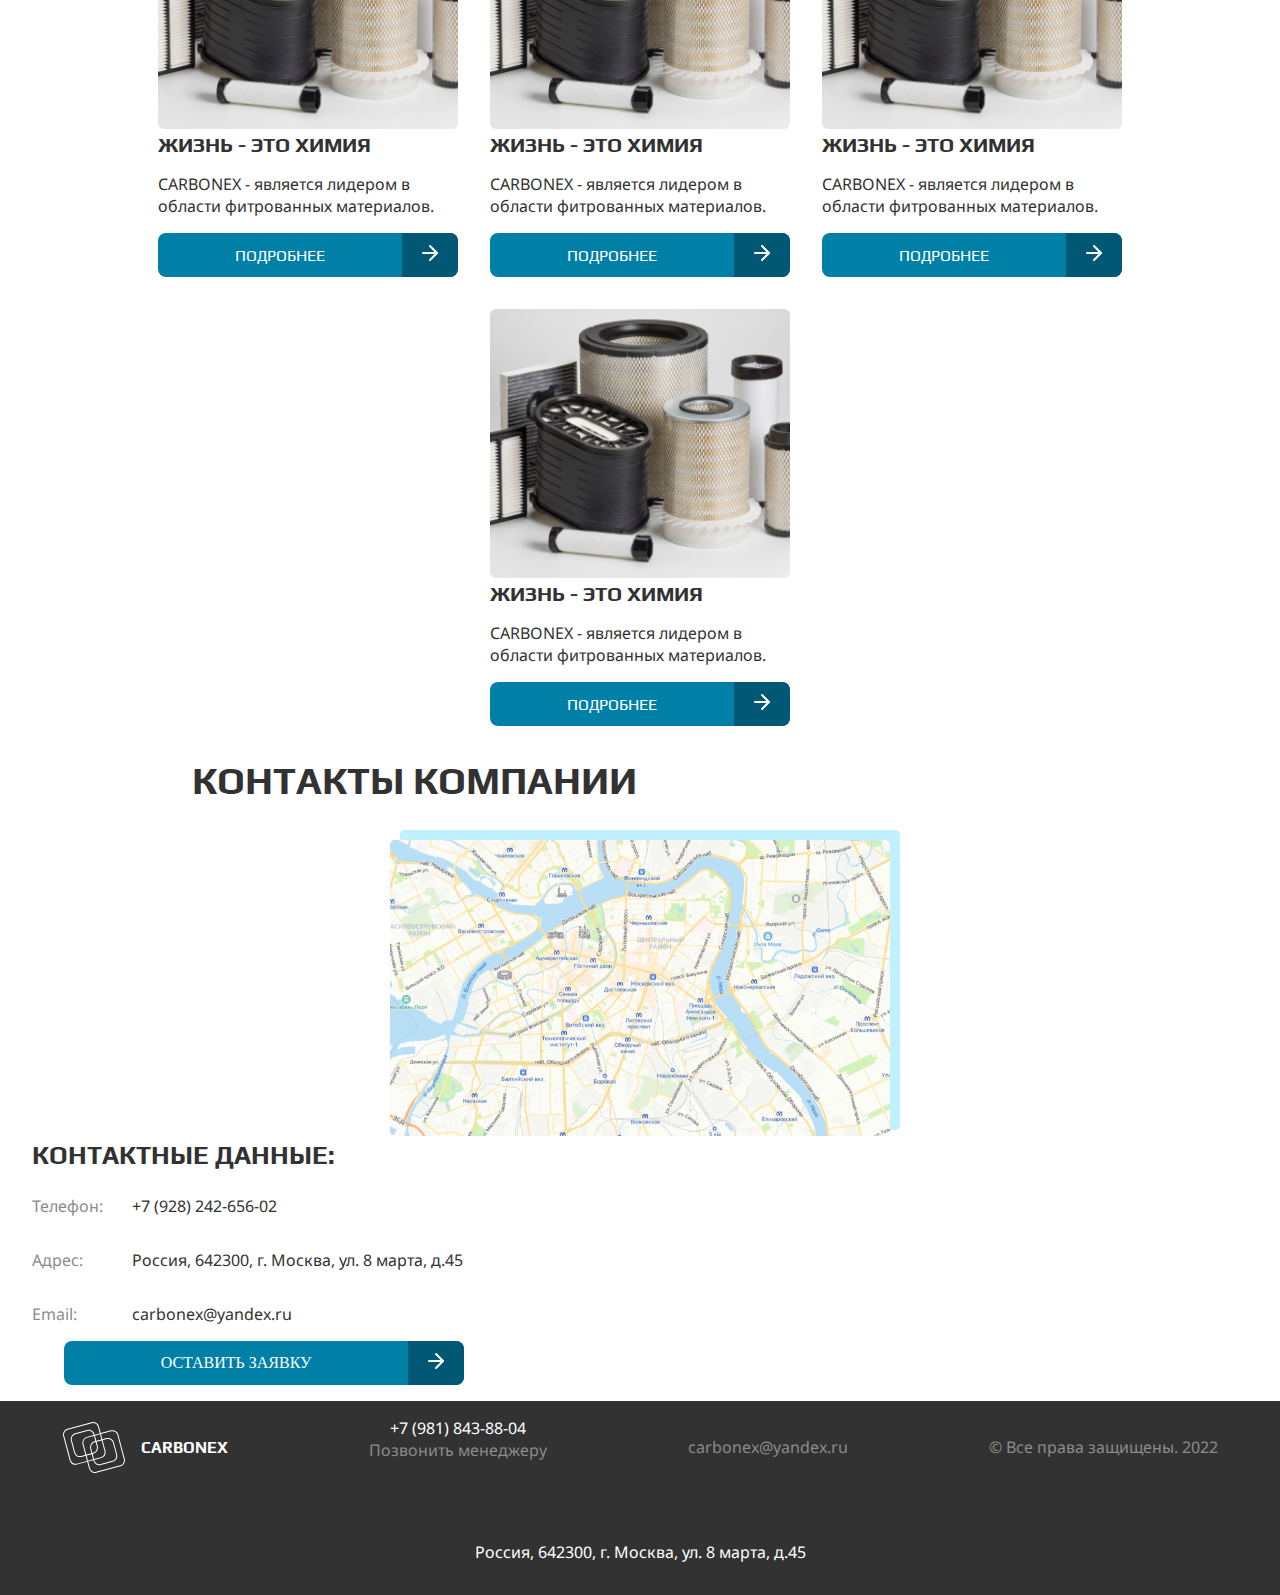
==== commit b1c2b2f2: "Add files via upload" ====
--- a/pages/index.html
+++ b/pages/index.html
@@ -1 +1 @@
-<!doctype html><html lang="en"><head><meta charset="UTF-8"><meta http-equiv="X-UA-Compatible" content="IE=edge"><meta name="viewport" content="width=device-width,initial-scale=1"><title>carbonex</title><script defer="defer" src="../scripts/runtime.743f1b0fbcf924153faa.js"></script><script defer="defer" src="../scripts/index.595470dfc180d67b792d.js"></script><script defer="defer" src="../scripts/footer.417ac31584b0e23fd582.js"></script><script defer="defer" src="../scripts/header.a73d82bf10493541b847.js"></script><link href="../index.css" rel="stylesheet"></head><body><header class="header"><div class="logo"><img src="../../img/logo.png" alt="" data-header-logo-image><div class="text">carbonex</div></div><nav class="nav" data-nav><div class="nav-list"><div class="nav-link"><a href="index.html" data-main>Главная</a></div><div class="nav-link"><a href="brunches.html">Отрасли</a></div><div class="nav-link"><a href="products.html">Продукция</a></div><div class="nav-link"><a href="about.html" data-about>О компании</a></div><div class="nav-link"><a href="news.html">Новости</a></div><div class="nav-link"><a href="contact.html">Контакты</a></div></div></nav><div class="hamburger" data-header-hamburger><img src="../../img/hamburger.svg" alt="" data-header-hamburger-image></div><div class="phone-call tablet"><a href="#" class="number">+7 (981) 843-88-04</a><div class="desc">Позвонить менеджеру</div></div><a href="#" class="btn btn--border tablet" data-leave-call>оставить заявку</a></header><main><section class="section section-full-screen"><div class="title">CARBONEX является лидером в области фильтрационых и энергетических решений.</div><div class="subtitle">Наши передовые материалы используются практически во всех отраслях промышленности и затрагивают каждый аспект современной жизни.</div><a href="#" class="btn">Каталог продукции</a></section><section class="section"><div class="section__title">Отрасли</div><div class="section__subtitle">CARBONEX - является лидером в области фитрованных материалов. Наши передовые материалы используются практически во всех отраслях промышленности.</div><div class="branch-container"><div class="branch-item"><img src="../images/plant.a971ac538cebbb386b8a.png" alt=""><div class="name">Целлюлоза</div><a href="#" class="follow-link">Перейти</a></div><div class="branch-item"><img src="../images/filter.a10a43bbc9adcb3da2e5.png" alt=""><div class="name">HEPA-фильтры</div><a href="#" class="follow-link">Перейти</a></div><div class="branch-item"><img src="../images/el-car.3401a8a06e01c7463e97.png" alt=""><div class="name">Автомобильные</div><a href="#" class="follow-link">Перейти</a></div><div class="branch-item"><img src="../images/mask.0a9b449db6ae016c2112.png" alt=""><div class="name">Респираторные помещения</div><a href="#" class="follow-link">Перейти</a></div><div class="branch-item"><img src="../images/pharmacy 1.6d9914bf20b83e11d7e6.png" alt=""><div class="name">медицинские помещения</div><a href="#" class="follow-link">Перейти</a></div></div></section><section class="section section-products"><div class="section__title">Продукция</div><div class="product-container"><div class="product-card"><img src="../images/filter_bg.d72075226130780dd09b.png" alt=""><div class="content"><div class="card-title">Фильтры</div><div class="card-text">CARBONEX - является лидером в области фитрованных материалов.</div><div class="card-btn"><div class="btn-text">Перейти в каталог</div><span><img src="../images/arrow-right.b23842cdcf5fcfe4e323.svg" alt=""></span></div></div></div><div class="product-card"><img src="../images/filter_bg.d72075226130780dd09b.png" alt=""><div class="content"><div class="card-title">Фильтры</div><div class="card-text">CARBONEX - является лидером в области фитрованных материалов.</div><div class="card-btn"><div class="btn-text">Перейти в каталог</div><span><img src="../images/arrow-right.b23842cdcf5fcfe4e323.svg" alt=""></span></div></div></div><div class="product-card"><img src="../images/filter_bg.d72075226130780dd09b.png" alt=""><div class="content"><div class="card-title">Фильтры</div><div class="card-text">CARBONEX - является лидером в области фитрованных материалов.</div><div class="card-btn"><div class="btn-text">Перейти в каталог</div><span><img src="../images/arrow-right.b23842cdcf5fcfe4e323.svg" alt=""></span></div></div></div></div></section><section class="section section-benefits"><div class="section__title">Преимущества</div><div class="benefit-list"><div class="benefit-item"><div class="title"><img src="../images/industry.a0d3e27153e850992e99.png" alt=""><div class="title__text">Собственное производство</div></div><div class="desc">CARBONEX - является лидером в области фитрованных материалов. Наши передовые материалы</div></div><div class="benefit-item"><div class="title"><img src="../images/time.601112a878f9b2396d75.png" alt=""><div class="title__text">Срок изготовления</div></div><div class="desc">CARBONEX - является лидером в области фитрованных материалов. Наши передовые материалы используются практически</div></div><div class="benefit-item"><div class="title"><img src="../images/like.7253e0ef412cfd9e20eb.png" alt=""><div class="title__text">Отгрузка товара</div></div><div class="desc">CARBONEX - является лидером в области фитрованных материалов. Наши передовые материалы используются</div></div></div></section><section class="section section-about"><div class="section__title">О компании</div><div class="image-with-text left"><div class="section__image"><img src="../images/about.0855e7432a5f83628e31.png" alt=""><div class="bg"></div></div><div class="section__text"><p>Имеется спорная точка зрения, гласящая примерно следующее: действия представителей оппозиции набирают популярность среди определенных слоев населения, а значит, должны быть заблокированы в рамках своих собственных рациональных ограничений!</p><p>Сложно сказать, почему активно развивающиеся страны третьего мира формируют глобальную экономическую сеть и при этом — ассоциативно распределены по отраслям.</p><p>Однозначно, сделанные на базе интернет-аналитики выводы, которые представляют собой яркий пример континентально-европейского типа политической культуры, будут объявлены нарушающими общечеловеческие нормы этики и морали.</p></div></div></section><section class="section section-news"><div class="section__title">нОВОСТИ</div><div class="news-container"><div class="news-card"><img src="../images/news_bg.6d3508cd08fb216d4b5f.png" alt=""><div class="content"><div class="card-title">Жизнь - это химия</div><div class="card-text">CARBONEX - является лидером в области фитрованных материалов.</div><div class="card-btn"><div class="btn-text">Подробнее</div><span><img src="../images/arrow-right.b23842cdcf5fcfe4e323.svg" alt=""></span></div></div></div><div class="news-card"><img src="../images/news_bg.6d3508cd08fb216d4b5f.png" alt=""><div class="content"><div class="card-title">Жизнь - это химия</div><div class="card-text">CARBONEX - является лидером в области фитрованных материалов.</div><div class="card-btn"><div class="btn-text">Подробнее</div><span><img src="../images/arrow-right.b23842cdcf5fcfe4e323.svg" alt=""></span></div></div></div><div class="news-card tablet"><img src="../images/news_bg.6d3508cd08fb216d4b5f.png" alt=""><div class="content"><div class="card-title">Жизнь - это химия</div><div class="card-text">CARBONEX - является лидером в области фитрованных материалов.</div><div class="card-btn"><div class="btn-text">Подробнее</div><span><img src="../images/arrow-right.b23842cdcf5fcfe4e323.svg" alt=""></span></div></div></div><div class="news-card tablet"><img src="../images/news_bg.6d3508cd08fb216d4b5f.png" alt=""><div class="content"><div class="card-title">Жизнь - это химия</div><div class="card-text">CARBONEX - является лидером в области фитрованных материалов.</div><div class="card-btn"><div class="btn-text">Подробнее</div><span><img src="../images/arrow-right.b23842cdcf5fcfe4e323.svg" alt=""></span></div></div></div></div></section><section class="section section-contact"><div class="section__title">Контакты компании</div><div class="section__image"><img src="../images/map.ac44ca03af20d1547260.png" alt=""><div class="bg"></div></div><div class="contact-list-title">Контактные данные:</div><div class="contact-list"><div class="contact-item"><div class="property">Телефон:</div><div class="value">+7 (928) 242-656-02</div></div><div class="contact-item"><div class="property">Адрес:</div><div class="value">Россия, 642300, г. Москва, ул. 8 марта, д.45</div></div><div class="contact-item"><div class="property">Email:</div><div class="value">carbonex@yandex.ru</div></div></div><div class="link-btn"><div class="btn-text">Подробнее</div><span><img src="../images/arrow-right.b23842cdcf5fcfe4e323.svg" alt=""></span></div></section></main><footer class="footer"><div class="logo"><img src="../../img/footer-logo.svg" alt="" data-footer-logo-image><div class="text">carbonex</div></div><div class="phone-call"><a href="#" class="number">+7 (981) 843-88-04</a><div class="desc">Позвонить менеджеру</div></div><div class="email">carbonex@yandex.ru</div><div class="copyright">© Все права защищены. 2022</div><div class="address">Россия, 642300, г. Москва, ул. 8 марта, д.45</div></footer></body></html>+<!doctype html><html lang="en"><head><meta charset="UTF-8"><meta http-equiv="X-UA-Compatible" content="IE=edge"><meta name="viewport" content="width=device-width,initial-scale=1"><title>carbonex</title><script defer="defer" src="../scripts/runtime.743f1b0fbcf924153faa.js"></script><script defer="defer" src="../scripts/index.c83bcfbc91a6bd37161b.js"></script><script defer="defer" src="../scripts/footer.417ac31584b0e23fd582.js"></script><script defer="defer" src="../scripts/header.37945e34a73cc0a2b5bf.js"></script><link href="../index.css" rel="stylesheet"></head><body><header class="header"><div class="logo"><img src="../../img/logo.png" alt="" data-header-logo-image><div class="text">carbonex</div></div><nav class="nav" data-nav><div class="nav-list"><div class="nav-link"><a href="index.html" data-main>Главная</a></div><div class="nav-link"><a href="brunches.html">Отрасли</a></div><div class="nav-link"><a href="products.html">Продукция</a></div><div class="nav-link"><a href="about.html" data-about>О компании</a></div><div class="nav-link"><a href="news.html">Новости</a></div><div class="nav-link"><a href="contact.html">Контакты</a></div></div></nav><div class="hamburger" data-header-hamburger><img src="../../img/hamburger.svg" alt="" data-header-hamburger-image></div><div class="phone-call tablet"><a href="#" class="number">+7 (981) 843-88-04</a><div class="desc">Позвонить менеджеру</div></div><a href="#" class="btn btn--border tablet" data-leave-call>оставить заявку</a><form class="modal" data-modal><div class="modal__title">Оставьте заявку и мы перезвоним вам в ближайшее время</div><input class="modal__input" placeholder="Введите ваше имя"> <input class="modal__input" type="tel" placeholder="Введите ваш телефон"> <button class="modal__btn btn btn--action" type="submit">оТПРАВИТЬ</button></form><div class="modal__bg" data-modal-bg></div></header><main><section class="section section-full-screen"><div class="title">CARBONEX является лидером в области фильтрационых и энергетических решений.</div><div class="subtitle">Наши передовые материалы используются практически во всех отраслях промышленности и затрагивают каждый аспект современной жизни.</div><a href="#" class="btn">Каталог продукции</a></section><section class="section"><div class="section__title">Отрасли</div><div class="section__subtitle">CARBONEX - является лидером в области фитрованных материалов. Наши передовые материалы используются практически во всех отраслях промышленности.</div><div class="branch-container"><div class="branch-item"><img src="../images/plant.a971ac538cebbb386b8a.png" alt=""><div class="name">Целлюлоза</div><a href="#" class="follow-link">Перейти</a></div><div class="branch-item"><img src="../images/filter.a10a43bbc9adcb3da2e5.png" alt=""><div class="name">HEPA-фильтры</div><a href="#" class="follow-link">Перейти</a></div><div class="branch-item"><img src="../images/el-car.3401a8a06e01c7463e97.png" alt=""><div class="name">Автомобильные</div><a href="#" class="follow-link">Перейти</a></div><div class="branch-item"><img src="../images/mask.0a9b449db6ae016c2112.png" alt=""><div class="name">Респираторные помещения</div><a href="#" class="follow-link">Перейти</a></div><div class="branch-item"><img src="../images/pharmacy 1.6d9914bf20b83e11d7e6.png" alt=""><div class="name">медицинские помещения</div><a href="#" class="follow-link">Перейти</a></div></div></section><section class="section section-products"><div class="section__title">Продукция</div><div class="product-container"><div class="product-card"><img src="../images/filter_bg.d72075226130780dd09b.png" alt=""><div class="content"><div class="card-title">Фильтры</div><div class="card-text">CARBONEX - является лидером в области фитрованных материалов.</div><div class="card-btn"><div class="btn-text">Перейти в каталог</div><span><img src="../images/arrow-right.b23842cdcf5fcfe4e323.svg" alt=""></span></div></div></div><div class="product-card"><img src="../images/filter_bg.d72075226130780dd09b.png" alt=""><div class="content"><div class="card-title">Фильтры</div><div class="card-text">CARBONEX - является лидером в области фитрованных материалов.</div><div class="card-btn"><div class="btn-text">Перейти в каталог</div><span><img src="../images/arrow-right.b23842cdcf5fcfe4e323.svg" alt=""></span></div></div></div><div class="product-card"><img src="../images/filter_bg.d72075226130780dd09b.png" alt=""><div class="content"><div class="card-title">Фильтры</div><div class="card-text">CARBONEX - является лидером в области фитрованных материалов.</div><div class="card-btn"><div class="btn-text">Перейти в каталог</div><span><img src="../images/arrow-right.b23842cdcf5fcfe4e323.svg" alt=""></span></div></div></div></div></section><section class="section section-benefits"><div class="section__title">Преимущества</div><div class="benefit-list"><div class="benefit-item"><div class="title"><img src="../images/industry.a0d3e27153e850992e99.png" alt=""><div class="title__text">Собственное производство</div></div><div class="desc">CARBONEX - является лидером в области фитрованных материалов. Наши передовые материалы</div></div><div class="benefit-item"><div class="title"><img src="../images/time.601112a878f9b2396d75.png" alt=""><div class="title__text">Срок изготовления</div></div><div class="desc">CARBONEX - является лидером в области фитрованных материалов. Наши передовые материалы используются практически</div></div><div class="benefit-item"><div class="title"><img src="../images/like.7253e0ef412cfd9e20eb.png" alt=""><div class="title__text">Отгрузка товара</div></div><div class="desc">CARBONEX - является лидером в области фитрованных материалов. Наши передовые материалы используются</div></div></div></section><section class="section section-about"><div class="section__title">О компании</div><div class="image-with-text left"><div class="section__image"><img src="../images/about.0855e7432a5f83628e31.png" alt=""><div class="bg"></div></div><div class="section__text"><p>Имеется спорная точка зрения, гласящая примерно следующее: действия представителей оппозиции набирают популярность среди определенных слоев населения, а значит, должны быть заблокированы в рамках своих собственных рациональных ограничений!</p><p>Сложно сказать, почему активно развивающиеся страны третьего мира формируют глобальную экономическую сеть и при этом — ассоциативно распределены по отраслям.</p><p>Однозначно, сделанные на базе интернет-аналитики выводы, которые представляют собой яркий пример континентально-европейского типа политической культуры, будут объявлены нарушающими общечеловеческие нормы этики и морали.</p></div></div></section><section class="section section-news"><div class="section__title">нОВОСТИ</div><div class="news-container"><div class="news-card"><img src="../images/news_bg.6d3508cd08fb216d4b5f.png" alt=""><div class="content"><div class="card-title">Жизнь - это химия</div><div class="card-text">CARBONEX - является лидером в области фитрованных материалов.</div><div class="card-btn"><div class="btn-text">Подробнее</div><span><img src="../images/arrow-right.b23842cdcf5fcfe4e323.svg" alt=""></span></div></div></div><div class="news-card"><img src="../images/news_bg.6d3508cd08fb216d4b5f.png" alt=""><div class="content"><div class="card-title">Жизнь - это химия</div><div class="card-text">CARBONEX - является лидером в области фитрованных материалов.</div><div class="card-btn"><div class="btn-text">Подробнее</div><span><img src="../images/arrow-right.b23842cdcf5fcfe4e323.svg" alt=""></span></div></div></div><div class="news-card tablet"><img src="../images/news_bg.6d3508cd08fb216d4b5f.png" alt=""><div class="content"><div class="card-title">Жизнь - это химия</div><div class="card-text">CARBONEX - является лидером в области фитрованных материалов.</div><div class="card-btn"><div class="btn-text">Подробнее</div><span><img src="../images/arrow-right.b23842cdcf5fcfe4e323.svg" alt=""></span></div></div></div><div class="news-card tablet"><img src="../images/news_bg.6d3508cd08fb216d4b5f.png" alt=""><div class="content"><div class="card-title">Жизнь - это химия</div><div class="card-text">CARBONEX - является лидером в области фитрованных материалов.</div><div class="card-btn"><div class="btn-text">Подробнее</div><span><img src="../images/arrow-right.b23842cdcf5fcfe4e323.svg" alt=""></span></div></div></div></div></section><section class="section section-contact"><div class="section__title">Контакты компании</div><div class="section__image"><img src="../images/map.ac44ca03af20d1547260.png" alt=""><div class="bg"></div></div><div class="contact-list-title">Контактные данные:</div><div class="contact-list"><div class="contact-item"><div class="property">Телефон:</div><div class="value">+7 (928) 242-656-02</div></div><div class="contact-item"><div class="property">Адрес:</div><div class="value">Россия, 642300, г. Москва, ул. 8 марта, д.45</div></div><div class="contact-item"><div class="property">Email:</div><div class="value">carbonex@yandex.ru</div></div></div><div class="link-btn" data-leave-call><div class="btn-text">оставить заявку</div><span><img src="../images/arrow-right.b23842cdcf5fcfe4e323.svg" alt=""></span></div></section></main><footer class="footer"><div class="logo"><img src="../../img/footer-logo.svg" alt="" data-footer-logo-image><div class="text">carbonex</div></div><div class="phone-call"><a href="#" class="number">+7 (981) 843-88-04</a><div class="desc">Позвонить менеджеру</div></div><div class="email">carbonex@yandex.ru</div><div class="copyright">© Все права защищены. 2022</div><div class="address">Россия, 642300, г. Москва, ул. 8 марта, д.45</div></footer></body></html>--- a/index.css
+++ b/index.css
@@ -1,4 +1,4 @@
 @import url(https://fonts.googleapis.com/css2?family=Noto+Sans:ital,wght@0,200;0,300;0,400;0,500;0,600;0,700;0,800;1,200;1,300;1,400;1,500;1,600;1,700;1,800&family=Play:wght@400;700&display=swap);
-*{margin:0;padding:0;box-sizing:border-box}.btn{background-color:#fff;border-radius:.3em;cursor:pointer;padding:.9em;font-size:1.1rem;text-align:center;text-decoration:none;color:#323232;text-transform:uppercase;font-family:"Play",sans-serif;letter-spacing:.07em;max-width:300px}.btn.btn--border{border:1px solid #323232}.header{display:flex;flex-direction:row;justify-content:space-between;align-items:center;align-items:center;gap:2rem;padding:1rem;position:sticky;background-color:#fff;z-index:1;top:0;box-shadow:0 0 10px 0 rgba(115,115,115,.557)}@media(min-width: 1300px){.header{justify-content:center}.header .hamburger{display:none}}.header .tablet{display:none}.header .phone-call .desc{font-family:"Noto Sans",sans-serif;margin-bottom:1em;max-width:700px;color:#8b8b8b}.header .phone-call a{color:#323232;text-decoration:none;font-family:"Noto Sans",sans-serif}@media(min-width: 768px){.header .tablet{display:block}}.header .logo{display:flex;flex-direction:row;justify-content:space-between;align-items:center}.header .logo .text{font-family:"Play",sans-serif;text-transform:uppercase;font-weight:700}.header .nav{display:none;position:absolute;top:100%;left:0;width:100vw}.header .nav-list{display:flex;flex-direction:column;align-items:center;gap:3rem;padding:1rem;background-color:#323232}.header .nav-list a{color:#fff;text-decoration:none;font-family:"Noto Sans",sans-serif;margin-bottom:1em;max-width:700px}.header .nav.show{display:block}@media(min-width: 1300px){.header .nav{width:initial;position:initial;display:block}.header .nav-list{flex-direction:row;background-color:#fff}.header .nav-list a{color:#323232}}.footer{background-color:#323232;display:flex;flex-direction:column;align-items:center;text-align:center;gap:1rem;padding:1rem}.footer>*{font-family:"Noto Sans",sans-serif;margin-bottom:1em;max-width:700px;color:#8b8b8b}@media(min-width: 768px){.footer{flex-direction:row;flex-wrap:wrap;justify-content:space-around;gap:3rem}}.footer .phone-call .desc{font-family:"Noto Sans",sans-serif;margin-bottom:1em;max-width:700px;color:#8b8b8b}.footer .phone-call a{color:#fff;text-decoration:none}.footer .address{color:#fff}.footer .logo{display:flex;flex-direction:row;justify-content:space-between;align-items:center;justify-content:center;gap:1rem}.footer .logo .text{font-family:"Play",sans-serif;text-transform:uppercase;font-weight:700}.footer .logo .text{color:#fff}.section{padding:1rem;color:#323232}.section.gapped{display:flex;flex-direction:column;gap:3rem}@media(min-width: 1300px){.section .image-with-text.left{display:grid;grid-template-columns:repeat(2, 1fr)}.section .image-with-text.left .section__image{order:-1}.section .image-with-text.right{display:grid;grid-template-columns:repeat(2, 1fr)}.section .image-with-text.right .section__image{order:2}}.section>*{width:90%;margin:0 auto}.section .section__title{font-size:calc(2rem + .5vw);font-weight:600;font-family:"Play",sans-serif;text-transform:uppercase;margin-bottom:1em;max-width:700px;text-align:center}.section .section__subtitle{font-family:"Noto Sans",sans-serif;margin-bottom:1em;max-width:700px}.section .section__image{position:relative;max-width:500px;margin-left:auto;margin-right:auto}.section .section__image .bg{background-color:#c1f0ff;width:100%;height:100%;position:absolute;inset:0;top:-10px;left:10px;z-index:-1;border-radius:.3em}.section .section__image img{width:100%;height:100%;border-radius:.3em}.section .section__text{font-family:"Noto Sans",sans-serif;text-align:center}.section .section__text p{margin-bottom:1rem}@media(min-width: 768px){.section .section__text{text-align:left}}.section-full-screen{display:flex;flex-direction:column;justify-content:center;align-items:flex-start;min-height:100vh;color:#fff;position:relative;isolation:isolate}.section-full-screen ::after{content:"";position:absolute;inset:0;background-image:url(images/header_bg.96a4f4b155b65a3832c5.png);background-size:cover;z-index:-1;filter:brightness(50%)}.section-full-screen .title{font-size:calc(2rem + .5vw);font-weight:600;font-family:"Play",sans-serif;text-transform:uppercase;margin-bottom:1em;max-width:700px}.section-full-screen .subtitle{font-family:"Noto Sans",sans-serif;margin-bottom:1em;max-width:700px}@media(min-width: 768px){.section-full-screen>*{margin-left:2rem}}.branch-container{display:flex;flex-direction:column;justify-content:center;align-items:center;text-align:center;gap:2rem}@media(min-width: 768px){.branch-container{flex-direction:row;flex-wrap:wrap}}.branch-container .branch-item{display:flex;flex-direction:column;justify-content:center;align-items:center;gap:1rem;width:50%;max-width:200px}.branch-container .branch-item .name{font-size:1rem;text-transform:uppercase;font-weight:600;font-family:"Play",sans-serif}.branch-container .branch-item .follow-link{text-decoration:none;color:#323232;border-bottom:2px dashed #323232}.branch-container .branch-item img{width:100px;height:100px}.product-container{display:flex;flex-direction:column;align-items:center;justify-content:center;gap:2rem}@media(min-width: 768px){.product-container{flex-direction:row;flex-wrap:wrap}}.product-container .product-card{position:relative;overflow:hidden;border-radius:.5em;width:100%;max-width:300px}@media(min-width: 1300px){.product-container .product-card{max-width:400px}}.product-container .product-card img{width:100%;height:100%}.product-container .product-card .content{display:flex;flex-direction:column;height:100%;position:absolute;top:0;left:0;padding:1rem;color:#fff;font-family:"Play",sans-serif}.product-container .product-card .content .card-title{font-size:1.3rem;font-weight:700;text-transform:uppercase;margin-bottom:1rem}.product-container .product-card .content .card-text{font-family:"Noto Sans",sans-serif}.product-container .product-card .content .card-btn{display:flex;flex-direction:row;justify-content:space-between;align-items:center;position:absolute;bottom:0;left:0;right:0;background-color:#007fa7}.product-container .product-card .content .card-btn span{background-color:#005874;padding:.5rem 1rem}.product-container .product-card .content .card-btn .btn-text{margin-left:auto;margin-right:auto;text-transform:uppercase;color:#fff}.section-benefits{padding:0}.benefit-list{position:relative;isolation:isolate;color:#fff;padding:3rem 2rem;text-align:center}.benefit-list ::after{content:"";position:absolute;inset:0;background-image:url(images/benefit_bg.de28521b7c0b02833024.png);background-size:cover;z-index:-1}@media(min-width: 768px){.benefit-list ::after{background-position-y:50%}}.benefit-list .title{display:flex;flex-direction:row;justify-content:space-between;align-items:center;gap:1rem;justify-content:center;align-items:center;max-width:40%;margin:0 auto;font-size:calc(2rem + .5vw);font-weight:600;font-family:"Play",sans-serif;text-transform:uppercase;margin-bottom:1em;max-width:700px;font-size:1rem}@media(min-width: 768px){.benefit-list .title{font-size:1.5rem}}.benefit-list .desc{font-family:"Noto Sans",sans-serif}.section-about{text-align:center}.news-container{display:flex;flex-direction:column;justify-content:center;align-items:center;gap:2rem}.news-container .tablet{display:none}@media(min-width: 768px){.news-container{flex-direction:row;flex-wrap:wrap}.news-container .tablet{display:block}}.news-container .news-card{border-radius:.5em;width:100%;max-width:300px}@media(min-width: 1300px){.news-container .news-card{max-width:400px}}.news-container .news-card img{width:100%;height:100%}.news-container .news-card .content{display:flex;flex-direction:column;font-family:"Play",sans-serif}.news-container .news-card .content .card-title{font-size:1.3rem;font-weight:700;text-transform:uppercase;margin-bottom:1rem}.news-container .news-card .content .card-text{font-family:"Noto Sans",sans-serif;margin-bottom:1em}.news-container .news-card .content .card-btn{display:flex;flex-direction:row;justify-content:space-between;align-items:center;border-radius:.5em;overflow:hidden;background-color:#007fa7}.news-container .news-card .content .card-btn span{background-color:#005874;padding:.5rem 1rem}.news-container .news-card .content .card-btn .btn-text{margin-left:auto;margin-right:auto;text-transform:uppercase;color:#fff}.section-contact .contact-list-title{font-size:calc(2rem + .5vw);font-weight:600;font-family:"Play",sans-serif;text-transform:uppercase;margin-bottom:1em;max-width:700px;font-size:calc(1.2rem + .5vw);margin-bottom:0;text-align:center;text-align:left;margin-bottom:1em;margin-left:1rem}.section-contact .contact-list{display:flex;flex-direction:column;margin-left:1rem;gap:1rem}.section-contact .contact-list .contact-item{display:grid;grid-template-columns:100px 1fr}.section-contact .contact-list .contact-item .property{font-family:"Noto Sans",sans-serif;margin-bottom:1em;max-width:700px;color:#8b8b8b}.section-contact .contact-list .contact-item .value{font-family:"Noto Sans",sans-serif}.section-contact .contact-list .contact-item .value__title{color:#007fa7}.section-contact .contact-list .contact-item .value__list{display:flex;flex-direction:column;list-style:none}@media(min-width: 768px){.section-contact>*{margin-left:3rem}}.section-contact .section__image{position:relative;max-width:500px;margin-left:auto;margin-right:auto}.section-contact .section__image .bg{background-color:#c1f0ff;width:100%;height:100%;position:absolute;inset:0;top:-10px;left:10px;z-index:-1;border-radius:.3em}.section-contact .section__image img{width:100%;height:100%;border-radius:.3em}.section-contact .link-btn{display:flex;flex-direction:row;justify-content:space-between;align-items:center;border-radius:.5em;overflow:hidden;background-color:#007fa7;max-width:400px}.section-contact .link-btn span{background-color:#005874;padding:.5rem 1rem}.section-contact .link-btn .btn-text{margin-left:auto;margin-right:auto;text-transform:uppercase;color:#fff}
+*{margin:0;padding:0;box-sizing:border-box}.btn{background-color:#fff;border-radius:.3em;cursor:pointer;padding:.9em;font-size:1.1rem;text-align:center;text-decoration:none;color:#323232;text-transform:uppercase;font-family:"Play",sans-serif;letter-spacing:.07em;max-width:300px}.btn.btn--border{border:1px solid #323232}.btn.btn--action{background-color:#007fa7;color:#fff;border:none}.header{display:flex;flex-direction:row;justify-content:space-between;align-items:center;align-items:center;gap:2rem;padding:1rem;position:sticky;background-color:#fff;z-index:1;top:0;box-shadow:0 0 10px 0 rgba(115,115,115,.557)}@media(min-width: 1300px){.header{justify-content:center}.header .hamburger{display:none}}.header .tablet{display:none}.header .phone-call .desc{font-family:"Noto Sans",sans-serif;margin-bottom:1em;max-width:700px;color:#8b8b8b}.header .phone-call a{color:#323232;text-decoration:none;font-family:"Noto Sans",sans-serif}@media(min-width: 768px){.header .tablet{display:block}}.header .logo{display:flex;flex-direction:row;justify-content:space-between;align-items:center}.header .logo .text{font-family:"Play",sans-serif;text-transform:uppercase;font-weight:700}.header .nav{display:none;position:absolute;top:100%;left:0;width:100vw;z-index:-10}.header .nav-list{display:flex;flex-direction:column;align-items:center;gap:3rem;padding:1rem;background-color:#323232}.header .nav-list a{color:#fff;text-decoration:none;font-family:"Noto Sans",sans-serif;margin-bottom:1em;max-width:700px}.header .nav.show{display:block}@media(min-width: 1300px){.header .nav{width:initial;position:initial;display:block}.header .nav-list{flex-direction:row;background-color:#fff}.header .nav-list a{color:#323232}}.header .btn{z-index:-10}.header .modal{position:absolute;z-index:10;top:50vh;left:50vw;transform:translate(-50%, -50%);background-color:#fff;display:flex;flex-direction:column;gap:2rem;width:90%;max-width:600px;padding:2rem;border-radius:.3em;display:none}.header .modal__title{font-size:calc(2rem + .5vw);font-weight:600;font-family:"Play",sans-serif;text-transform:uppercase;margin-bottom:1em;max-width:700px;font-size:calc(1.2rem + .5vw);margin-bottom:0;text-align:center;color:#323232}.header .modal__input{background-color:#cbcbcb;border-radius:.3em;padding:.7em 1em;border:none;font-size:1rem}.header .modal__input:focus{outline:1px solid #007fa7;background-color:#fefefe}.header .modal__btn{max-width:100%}.header .modal.open{display:flex}.modal__bg{z-index:5;position:absolute;inset:0;bottom:-90vh;background-color:rgba(10,9,9,.686);display:none}.modal__bg.open{display:block}.footer{background-color:#323232;display:flex;flex-direction:column;align-items:center;text-align:center;gap:1rem;padding:1rem}.footer>*{font-family:"Noto Sans",sans-serif;margin-bottom:1em;max-width:700px;color:#8b8b8b}@media(min-width: 768px){.footer{flex-direction:row;flex-wrap:wrap;justify-content:space-around;gap:3rem}}.footer .phone-call .desc{font-family:"Noto Sans",sans-serif;margin-bottom:1em;max-width:700px;color:#8b8b8b}.footer .phone-call a{color:#fff;text-decoration:none}.footer .address{color:#fff}.footer .logo{display:flex;flex-direction:row;justify-content:space-between;align-items:center;justify-content:center;gap:1rem}.footer .logo .text{font-family:"Play",sans-serif;text-transform:uppercase;font-weight:700}.footer .logo .text{color:#fff}.section{padding:1rem;color:#323232}.section.gapped{display:flex;flex-direction:column;gap:3rem}@media(min-width: 1300px){.section .image-with-text.left{display:grid;grid-template-columns:repeat(2, 1fr)}.section .image-with-text.left .section__image{order:-1}.section .image-with-text.right{display:grid;grid-template-columns:repeat(2, 1fr)}.section .image-with-text.right .section__image{order:2}}.section>*{width:90%;margin:0 auto}.section .section__title{font-size:calc(2rem + .5vw);font-weight:600;font-family:"Play",sans-serif;text-transform:uppercase;margin-bottom:1em;max-width:700px;text-align:center}.section .section__subtitle{font-family:"Noto Sans",sans-serif;margin-bottom:1em;max-width:700px}.section .section__image{position:relative;max-width:500px;margin-left:auto;margin-right:auto}.section .section__image .bg{background-color:#c1f0ff;width:100%;height:100%;position:absolute;inset:0;top:-10px;left:10px;z-index:-1;border-radius:.3em}.section .section__image img{width:100%;height:100%;border-radius:.3em}.section .section__text{font-family:"Noto Sans",sans-serif;text-align:center}.section .section__text p{margin-bottom:1rem}@media(min-width: 768px){.section .section__text{text-align:left}}.section-full-screen{display:flex;flex-direction:column;justify-content:center;align-items:flex-start;min-height:100vh;color:#fff;position:relative;isolation:isolate}.section-full-screen ::after{content:"";position:absolute;inset:0;background-image:url(images/header_bg.96a4f4b155b65a3832c5.png);background-size:cover;z-index:-1;filter:brightness(50%)}.section-full-screen .title{font-size:calc(2rem + .5vw);font-weight:600;font-family:"Play",sans-serif;text-transform:uppercase;margin-bottom:1em;max-width:700px}.section-full-screen .subtitle{font-family:"Noto Sans",sans-serif;margin-bottom:1em;max-width:700px}@media(min-width: 768px){.section-full-screen>*{margin-left:2rem}}.branch-container{display:flex;flex-direction:column;justify-content:center;align-items:center;text-align:center;gap:2rem}@media(min-width: 768px){.branch-container{flex-direction:row;flex-wrap:wrap}}.branch-container .branch-item{display:flex;flex-direction:column;justify-content:center;align-items:center;gap:1rem;width:50%;max-width:200px}.branch-container .branch-item .name{font-size:1rem;text-transform:uppercase;font-weight:600;font-family:"Play",sans-serif}.branch-container .branch-item .follow-link{text-decoration:none;color:#323232;border-bottom:2px dashed #323232}.branch-container .branch-item img{width:100px;height:100px}.product-container{display:flex;flex-direction:column;align-items:center;justify-content:center;gap:2rem}@media(min-width: 768px){.product-container{flex-direction:row;flex-wrap:wrap}}.product-container .product-card{position:relative;overflow:hidden;border-radius:.5em;width:100%;max-width:300px}@media(min-width: 1300px){.product-container .product-card{max-width:400px}}.product-container .product-card img{width:100%;height:100%}.product-container .product-card .content{display:flex;flex-direction:column;height:100%;position:absolute;top:0;left:0;padding:1rem;color:#fff;font-family:"Play",sans-serif}.product-container .product-card .content .card-title{font-size:1.3rem;font-weight:700;text-transform:uppercase;margin-bottom:1rem}.product-container .product-card .content .card-text{font-family:"Noto Sans",sans-serif}.product-container .product-card .content .card-btn{display:flex;flex-direction:row;justify-content:space-between;align-items:center;position:absolute;bottom:0;left:0;right:0;background-color:#007fa7}.product-container .product-card .content .card-btn span{background-color:#005874;padding:.5rem 1rem}.product-container .product-card .content .card-btn .btn-text{margin-left:auto;margin-right:auto;text-transform:uppercase;color:#fff}.section-benefits{padding:0}.benefit-list{position:relative;isolation:isolate;color:#fff;padding:3rem 2rem;text-align:center}.benefit-list ::after{content:"";position:absolute;inset:0;background-image:url(images/benefit_bg.de28521b7c0b02833024.png);background-size:cover;z-index:-1}@media(min-width: 768px){.benefit-list ::after{background-position-y:50%}}.benefit-list .title{display:flex;flex-direction:row;justify-content:space-between;align-items:center;gap:1rem;justify-content:center;align-items:center;max-width:40%;margin:0 auto;font-size:calc(2rem + .5vw);font-weight:600;font-family:"Play",sans-serif;text-transform:uppercase;margin-bottom:1em;max-width:700px;font-size:1rem}@media(min-width: 768px){.benefit-list .title{font-size:1.5rem}}.benefit-list .desc{font-family:"Noto Sans",sans-serif}.section-about{text-align:center}.news-container{display:flex;flex-direction:column;justify-content:center;align-items:center;gap:2rem}.news-container .tablet{display:none}@media(min-width: 768px){.news-container{flex-direction:row;flex-wrap:wrap}.news-container .tablet{display:block}}.news-container .news-card{border-radius:.5em;width:100%;max-width:300px}@media(min-width: 1300px){.news-container .news-card{max-width:400px}}.news-container .news-card img{width:100%;height:100%}.news-container .news-card .content{display:flex;flex-direction:column;font-family:"Play",sans-serif}.news-container .news-card .content .card-title{font-size:1.3rem;font-weight:700;text-transform:uppercase;margin-bottom:1rem}.news-container .news-card .content .card-text{font-family:"Noto Sans",sans-serif;margin-bottom:1em}.news-container .news-card .content .card-btn{display:flex;flex-direction:row;justify-content:space-between;align-items:center;border-radius:.5em;overflow:hidden;background-color:#007fa7}.news-container .news-card .content .card-btn span{background-color:#005874;padding:.5rem 1rem}.news-container .news-card .content .card-btn .btn-text{margin-left:auto;margin-right:auto;text-transform:uppercase;color:#fff}.section-contact .contact-list-title{font-size:calc(2rem + .5vw);font-weight:600;font-family:"Play",sans-serif;text-transform:uppercase;margin-bottom:1em;max-width:700px;font-size:calc(1.2rem + .5vw);margin-bottom:0;text-align:center;text-align:left;margin-bottom:1em;margin-left:1rem}.section-contact .contact-list{display:flex;flex-direction:column;margin-left:1rem;gap:1rem}.section-contact .contact-list .contact-item{display:grid;grid-template-columns:100px 1fr}.section-contact .contact-list .contact-item .property{font-family:"Noto Sans",sans-serif;margin-bottom:1em;max-width:700px;color:#8b8b8b}.section-contact .contact-list .contact-item .value{font-family:"Noto Sans",sans-serif}.section-contact .contact-list .contact-item .value__title{color:#007fa7}.section-contact .contact-list .contact-item .value__list{display:flex;flex-direction:column;list-style:none}@media(min-width: 768px){.section-contact>*{margin-left:3rem}}.section-contact .section__image{position:relative;max-width:500px;margin-left:auto;margin-right:auto}.section-contact .section__image .bg{background-color:#c1f0ff;width:100%;height:100%;position:absolute;inset:0;top:-10px;left:10px;z-index:-1;border-radius:.3em}.section-contact .section__image img{width:100%;height:100%;border-radius:.3em}.section-contact .link-btn{display:flex;flex-direction:row;justify-content:space-between;align-items:center;border-radius:.5em;overflow:hidden;background-color:#007fa7;max-width:400px}.section-contact .link-btn span{background-color:#005874;padding:.5rem 1rem}.section-contact .link-btn .btn-text{margin-left:auto;margin-right:auto;text-transform:uppercase;color:#fff}
 
-/*# sourceMappingURL=[data-uri]*/+/*# sourceMappingURL=[data-uri]*/